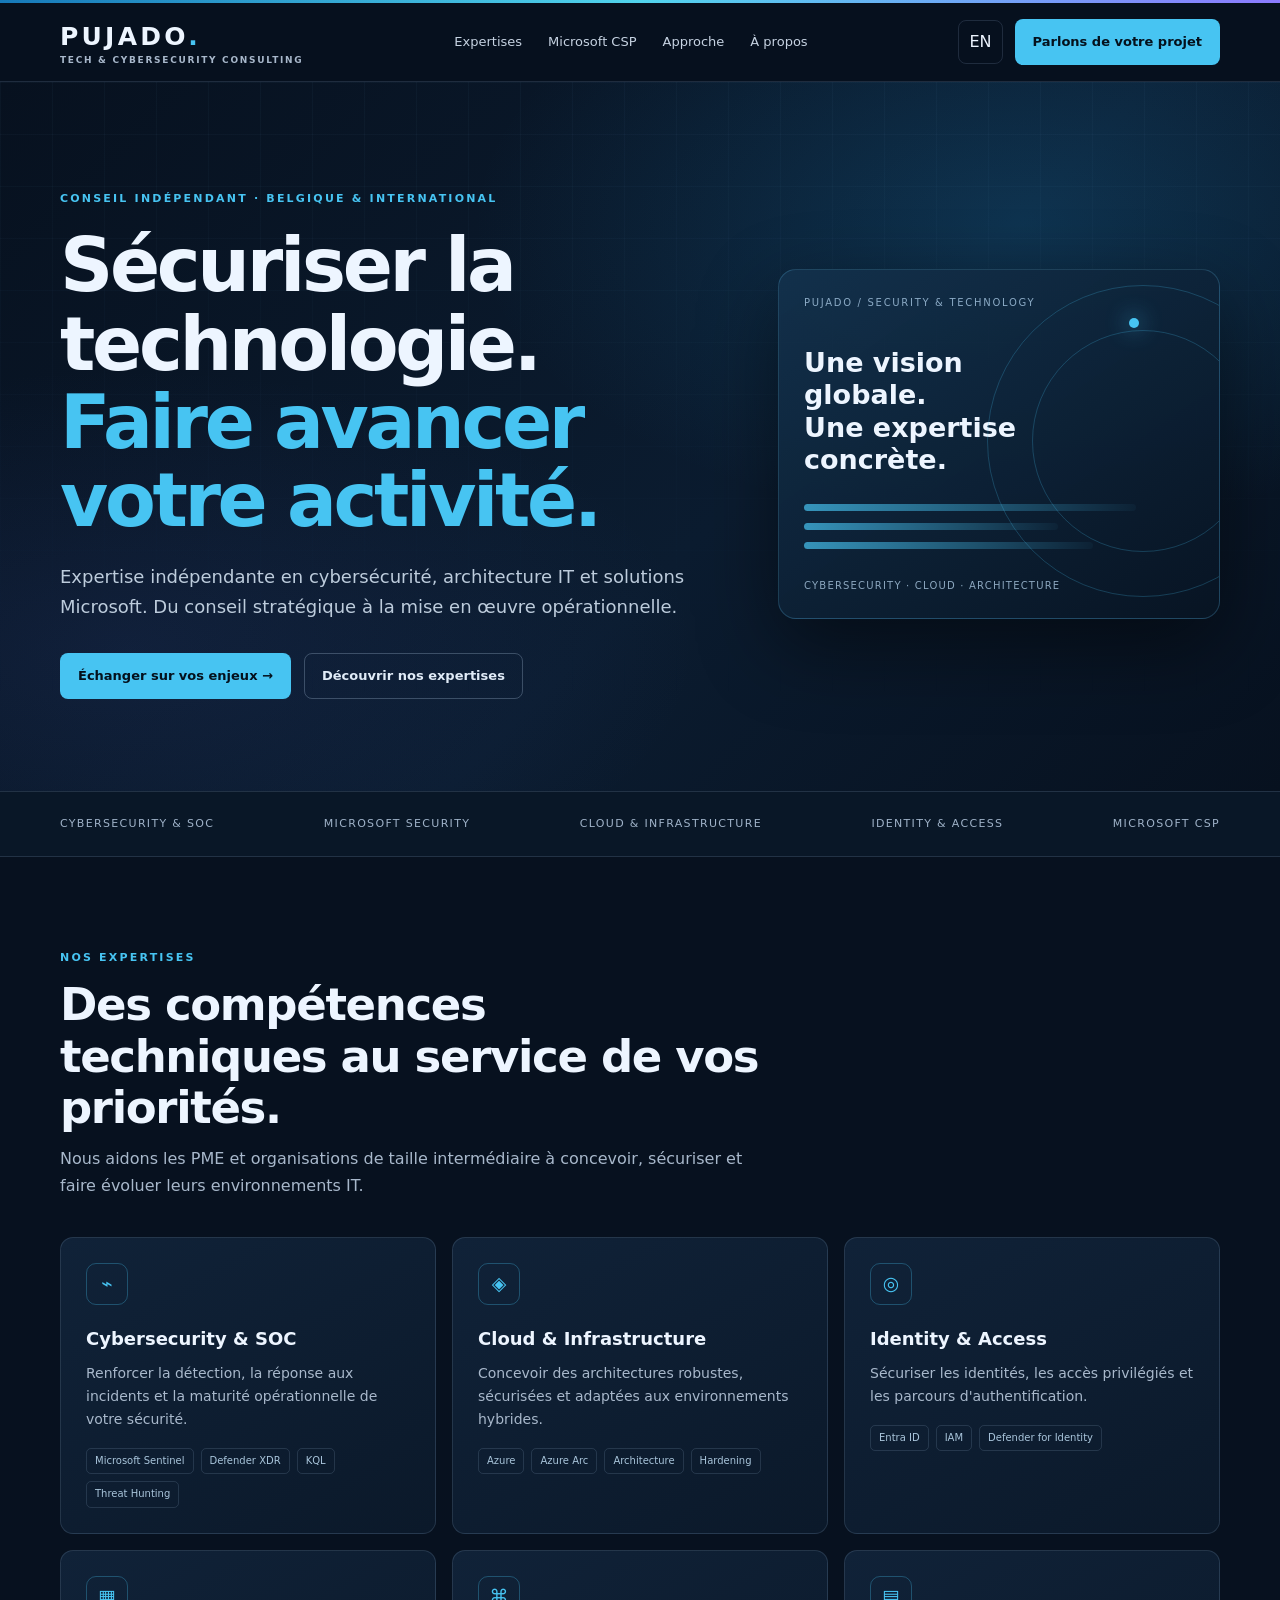
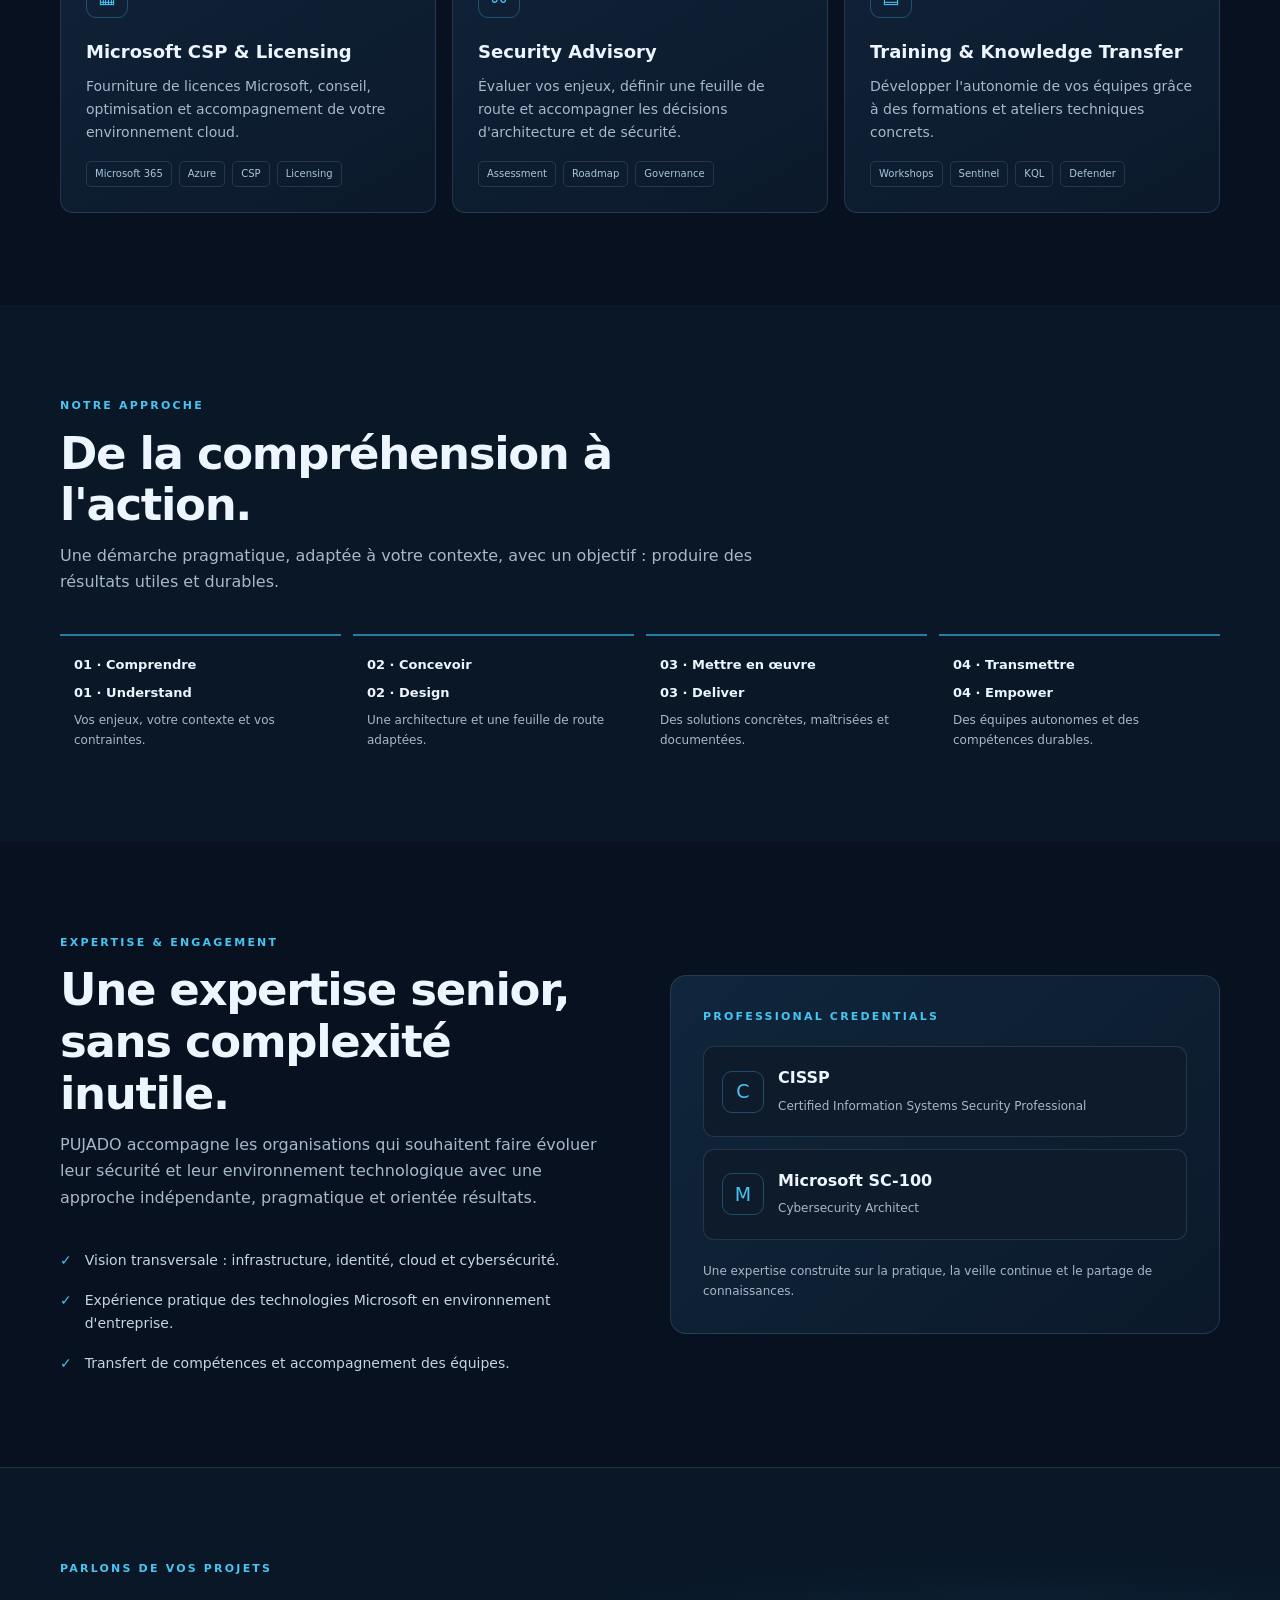
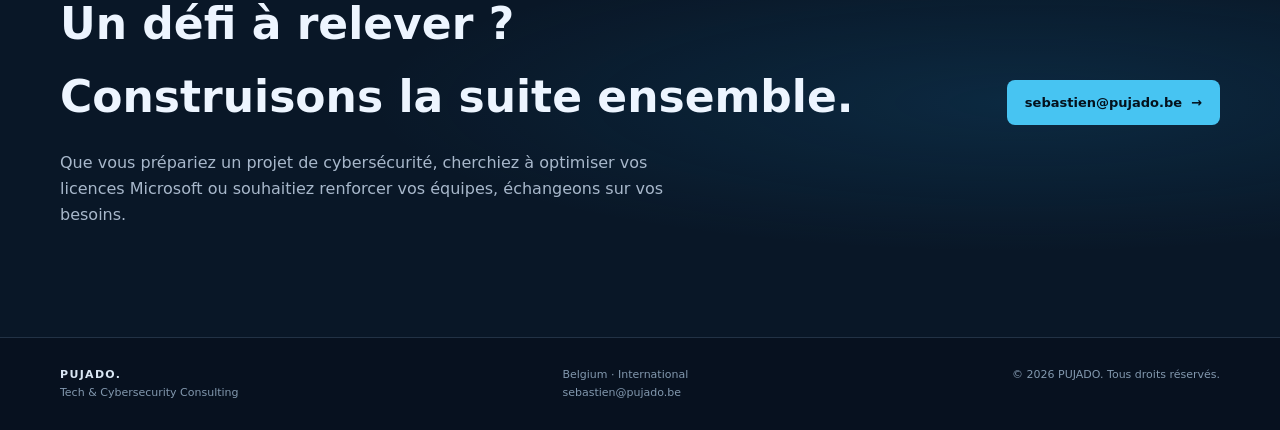
==== index.html @ 7f61d89c "Add files via upload" ====
<!doctype html>
<html lang="fr">
<head>
  <meta charset="utf-8">
  <meta name="viewport" content="width=device-width, initial-scale=1">
  <meta name="theme-color" content="#07111f">
  <meta name="description" content="PUJADO — Conseil indépendant en cybersécurité, architecture IT et solutions Microsoft. Belgique et international.">
  <title>PUJADO | Tech & Cybersecurity Consulting</title>
  <style>
    :root{--bg:#07111f;--panel:#0d1b2d;--panel2:#10243a;--text:#edf5ff;--muted:#a8b8cb;--blue:#47c4f2;--line:rgba(164,190,220,.16);--max:1160px}
    *{box-sizing:border-box}html{scroll-behavior:smooth}body{margin:0;background:var(--bg);color:var(--text);font:16px/1.65 Inter,ui-sans-serif,system-ui,-apple-system,"Segoe UI",sans-serif}
    a{color:inherit;text-decoration:none}button{font:inherit}.wrap{width:min(var(--max),calc(100% - 44px));margin:auto}
    .topline{height:3px;background:linear-gradient(90deg,#1679b9,#51d4ed,#8c7bff)}
    header{position:sticky;top:0;z-index:20;background:rgba(7,17,31,.88);backdrop-filter:blur(16px);border-bottom:1px solid var(--line)}
    .nav{height:78px;display:flex;align-items:center;justify-content:space-between;gap:24px}.brand{font-weight:850;font-size:25px;letter-spacing:.13em}.brand span{color:var(--blue)}.brand small{display:block;font-size:9px;letter-spacing:.19em;color:var(--muted);font-weight:650;margin-top:-5px}
    .links{display:flex;align-items:center;gap:26px;color:#c6d3e2;font-size:13px}.links a:hover{color:var(--blue)}.navright{display:flex;align-items:center;gap:12px}.lang{border:1px solid var(--line);background:transparent;color:var(--text);border-radius:8px;padding:8px 10px;cursor:pointer}.cta{display:inline-flex;align-items:center;justify-content:center;background:var(--blue);color:#04111d;font-weight:800;border-radius:8px;padding:12px 18px;font-size:13px;transition:.2s}.cta:hover{transform:translateY(-2px);filter:brightness(1.08)}.menu{display:none}
    .hero{position:relative;overflow:hidden;padding:108px 0 92px;background:radial-gradient(ellipse at 80% 20%,rgba(25,128,185,.23),transparent 38%),radial-gradient(ellipse at 10% 80%,rgba(67,91,180,.13),transparent 35%),linear-gradient(135deg,#07111f,#0b1c30 58%,#07111f)}
    .hero:after{content:"";position:absolute;inset:0;background-image:linear-gradient(rgba(117,173,218,.045) 1px,transparent 1px),linear-gradient(90deg,rgba(117,173,218,.045) 1px,transparent 1px);background-size:52px 52px;mask-image:linear-gradient(to bottom,black,transparent 90%);pointer-events:none}
    .hero-grid{position:relative;z-index:1;display:grid;grid-template-columns:1.2fr .8fr;gap:55px;align-items:center}.eyebrow{color:var(--blue);font-size:11px;letter-spacing:.2em;text-transform:uppercase;font-weight:800}.hero h1{font-size:clamp(42px,6.1vw,74px);line-height:1.06;letter-spacing:-.045em;margin:18px 0 22px;max-width:760px}.hero h1 em{font-style:normal;color:var(--blue)}.lead{font-size:18px;color:#bdccdc;max-width:670px}.hero-actions{display:flex;gap:13px;flex-wrap:wrap;margin-top:32px}.secondary{border:1px solid rgba(179,205,231,.28);border-radius:8px;padding:11px 17px;font-size:13px;font-weight:700;color:#e0ebf7}.secondary:hover{border-color:var(--blue)}
    .visual{position:relative;min-height:350px;border:1px solid rgba(87,180,222,.25);border-radius:18px;background:linear-gradient(145deg,rgba(19,49,76,.92),rgba(8,20,35,.95));box-shadow:0 28px 80px #0007;padding:25px;overflow:hidden}.visual:before,.visual:after{content:"";position:absolute;border:1px solid rgba(71,196,242,.23);border-radius:50%;width:310px;height:310px;right:-80px;top:15px}.visual:after{width:220px;height:220px;right:-35px;top:60px}.orbit{position:absolute;width:10px;height:10px;border-radius:50%;background:var(--blue);box-shadow:0 0 22px var(--blue);right:80px;top:48px}.visual-label{font-size:10px;letter-spacing:.17em;color:#8baac5}.visual-title{font-size:27px;line-height:1.2;font-weight:750;max-width:230px;margin-top:35px}.visual-lines{display:grid;gap:12px;margin-top:28px}.vline{height:7px;border-radius:9px;background:linear-gradient(90deg,rgba(71,196,242,.7),rgba(71,196,242,.04));width:85%}.vline:nth-child(2){width:65%}.vline:nth-child(3){width:74%}.visual-foot{position:absolute;bottom:24px;left:25px;color:#8ca7bf;font-size:10px;letter-spacing:.12em}
    .trust{border-block:1px solid var(--line);background:#091727}.trust-row{display:flex;justify-content:space-between;gap:20px;flex-wrap:wrap;padding:23px 0;color:#9fb2c8;font-size:11px;letter-spacing:.12em;text-transform:uppercase}
    section{padding:92px 0}.section-head{max-width:700px;margin-bottom:38px}.section-head h2{font-size:clamp(30px,4vw,45px);line-height:1.15;letter-spacing:-.03em;margin:12px 0}.section-head p{color:var(--muted);margin:0}.cards{display:grid;grid-template-columns:repeat(3,1fr);gap:16px}.card{background:linear-gradient(150deg,#102238,#0b192a);border:1px solid var(--line);border-radius:13px;padding:25px;min-height:245px;transition:.25s}.card:hover{transform:translateY(-4px);border-color:rgba(71,196,242,.5)}.icon{width:42px;height:42px;border:1px solid rgba(71,196,242,.3);border-radius:10px;display:grid;place-items:center;color:var(--blue);font-size:19px}.card h3{font-size:18px;margin:19px 0 8px}.card p{font-size:14px;color:var(--muted);margin:0}.tags{display:flex;flex-wrap:wrap;gap:7px;margin-top:17px}.tag{font-size:10px;color:#a9c5db;border:1px solid var(--line);padding:4px 8px;border-radius:5px}
    .split{display:grid;grid-template-columns:1fr 1fr;gap:60px;align-items:center}.dark-panel{background:linear-gradient(140deg,#10263c,#0b192a);border:1px solid var(--line);border-radius:16px;padding:32px}.list{display:grid;gap:17px;margin-top:25px}.list-item{display:flex;gap:13px;color:#c6d4e3;font-size:14px}.check{color:var(--blue);font-weight:900}.steps{display:grid;grid-template-columns:repeat(4,1fr);gap:12px}.step{border-top:2px solid #287ba5;padding:18px 14px 0}.step b{display:block;font-size:13px;margin-bottom:7px}.step p{font-size:12px;color:var(--muted);margin:0}
    .credential{display:flex;gap:14px;align-items:center;padding:18px;border:1px solid var(--line);border-radius:11px;background:#0d1b2b}.credential strong{display:block}.credential span{font-size:12px;color:var(--muted)}
    .contact{background:radial-gradient(ellipse at 80% 50%,rgba(23,121,177,.19),transparent 45%),#091727;border-block:1px solid var(--line)}.contact-box{display:flex;align-items:center;justify-content:space-between;gap:30px}.contact h2{font-size:clamp(30px,4vw,44px);margin:10px 0}.contact p{color:var(--muted);max-width:650px}
    footer{padding:28px 0;color:#8298ae;font-size:11px}.foot{display:flex;justify-content:space-between;gap:20px;flex-wrap:wrap}.foot strong{color:#d9e6f3;letter-spacing:.12em}
    [data-en]{display:none}.en [data-fr]{display:none}.en [data-en]{display:initial}.en .block-fr{display:none}.en .block-en{display:block}.block-en{display:none}
    @media(max-width:850px){.links{display:none}.menu{display:inline-flex}.hero-grid,.split{grid-template-columns:1fr}.visual{min-height:300px}.cards{grid-template-columns:repeat(2,1fr)}.steps{grid-template-columns:repeat(2,1fr)}.hero{padding:75px 0}.contact-box{align-items:flex-start;flex-direction:column}}
    @media(max-width:560px){.wrap{width:min(100% - 32px,var(--max))}.nav{height:68px}.nav .cta{display:none}.hero h1{font-size:43px}.lead{font-size:16px}.cards{grid-template-columns:1fr}section{padding:66px 0}.steps{grid-template-columns:1fr 1fr}.trust-row{gap:12px}.visual{min-height:270px}}
  </style>
</head>
<body>
<div class="topline"></div>
<header><div class="wrap nav">
  <a class="brand" href="#">PUJADO<span>.</span><small>TECH & CYBERSECURITY CONSULTING</small></a>
  <nav class="links"><a href="#expertise" data-fr>Expertises</a><a href="#expertise" data-en>Expertise</a><a href="#csp">Microsoft CSP</a><a href="#approach" data-fr>Approche</a><a href="#approach" data-en>Approach</a><a href="#about" data-fr>À propos</a><a href="#about" data-en>About</a></nav>
  <div class="navright"><button class="lang" id="lang" aria-label="Switch language">EN</button><a class="cta" href="#contact" data-fr>Parlons de votre projet</a><a class="cta" href="#contact" data-en>Discuss your project</a></div>
</div></header>

<main>
<section class="hero"><div class="wrap hero-grid">
  <div>
    <div class="eyebrow" data-fr>Conseil indépendant · Belgique & international</div><div class="eyebrow" data-en>Independent consulting · Belgium & international</div>
    <h1 data-fr>Sécuriser la technologie.<br><em>Faire avancer votre activité.</em></h1>
    <h1 data-en>Securing technology.<br><em>Enabling business.</em></h1>
    <p class="lead" data-fr>Expertise indépendante en cybersécurité, architecture IT et solutions Microsoft. Du conseil stratégique à la mise en œuvre opérationnelle.</p>
    <p class="lead" data-en>Independent expertise in cybersecurity, IT architecture and Microsoft solutions — from strategic advice to hands-on implementation.</p>
    <div class="hero-actions"><a class="cta" href="#contact" data-fr>Échanger sur vos enjeux →</a><a class="cta" href="#contact" data-en>Let's discuss your needs →</a><a class="secondary" href="#expertise" data-fr>Découvrir nos expertises</a><a class="secondary" href="#expertise" data-en>Explore our expertise</a></div>
  </div>
  <div class="visual" aria-label="Abstract cybersecurity network illustration"><div class="orbit"></div><div class="visual-label">PUJADO / SECURITY & TECHNOLOGY</div><div class="visual-title" data-fr>Une vision globale.<br>Une expertise concrète.</div><div class="visual-title" data-en>Clear perspective.<br>Practical expertise.</div><div class="visual-lines"><div class="vline"></div><div class="vline"></div><div class="vline"></div></div><div class="visual-foot">CYBERSECURITY · CLOUD · ARCHITECTURE</div></div>
</div></section>

<div class="trust"><div class="wrap trust-row"><span>Cybersecurity & SOC</span><span>Microsoft Security</span><span>Cloud & Infrastructure</span><span>Identity & Access</span><span>Microsoft CSP</span></div></div>

<section id="expertise"><div class="wrap">
  <div class="section-head"><div class="eyebrow" data-fr>Nos expertises</div><div class="eyebrow" data-en>What we do</div><h2 data-fr>Des compétences techniques au service de vos priorités.</h2><h2 data-en>Technical expertise aligned with your business priorities.</h2><p data-fr>Nous aidons les PME et organisations de taille intermédiaire à concevoir, sécuriser et faire évoluer leurs environnements IT.</p><p data-en>We help SMEs and mid-market organisations design, secure and evolve their IT environments.</p></div>
  <div class="cards">
    <article class="card"><div class="icon">⌁</div><h3>Cybersecurity & SOC</h3><p data-fr>Renforcer la détection, la réponse aux incidents et la maturité opérationnelle de votre sécurité.</p><p data-en>Improve threat detection, incident response and the operational maturity of your security function.</p><div class="tags"><span class="tag">Microsoft Sentinel</span><span class="tag">Defender XDR</span><span class="tag">KQL</span><span class="tag">Threat Hunting</span></div></article>
    <article class="card"><div class="icon">◈</div><h3>Cloud & Infrastructure</h3><p data-fr>Concevoir des architectures robustes, sécurisées et adaptées aux environnements hybrides.</p><p data-en>Design resilient, secure architectures for modern and hybrid environments.</p><div class="tags"><span class="tag">Azure</span><span class="tag">Azure Arc</span><span class="tag">Architecture</span><span class="tag">Hardening</span></div></article>
    <article class="card"><div class="icon">◎</div><h3>Identity & Access</h3><p data-fr>Sécuriser les identités, les accès privilégiés et les parcours d'authentification.</p><p data-en>Secure identities, privileged access and authentication journeys.</p><div class="tags"><span class="tag">Entra ID</span><span class="tag">IAM</span><span class="tag">Defender for Identity</span></div></article>
    <article class="card" id="csp"><div class="icon">▦</div><h3>Microsoft CSP & Licensing</h3><p data-fr>Fourniture de licences Microsoft, conseil, optimisation et accompagnement de votre environnement cloud.</p><p data-en>Microsoft license procurement, licensing advice, optimisation and support for your cloud environment.</p><div class="tags"><span class="tag">Microsoft 365</span><span class="tag">Azure</span><span class="tag">CSP</span><span class="tag">Licensing</span></div></article>
    <article class="card"><div class="icon">⌘</div><h3>Security Advisory</h3><p data-fr>Évaluer vos enjeux, définir une feuille de route et accompagner les décisions d'architecture et de sécurité.</p><p data-en>Assess your challenges, define a roadmap and support security and architecture decisions.</p><div class="tags"><span class="tag">Assessment</span><span class="tag">Roadmap</span><span class="tag">Governance</span></div></article>
    <article class="card"><div class="icon">▤</div><h3>Training & Knowledge Transfer</h3><p data-fr>Développer l'autonomie de vos équipes grâce à des formations et ateliers techniques concrets.</p><p data-en>Build your team's capabilities through practical technical training and workshops.</p><div class="tags"><span class="tag">Workshops</span><span class="tag">Sentinel</span><span class="tag">KQL</span><span class="tag">Defender</span></div></article>
  </div>
</div></section>

<section style="background:#091727" id="approach"><div class="wrap">
  <div class="section-head"><div class="eyebrow" data-fr>Notre approche</div><div class="eyebrow" data-en>How we work</div><h2 data-fr>De la compréhension à l'action.</h2><h2 data-en>From understanding to action.</h2><p data-fr>Une démarche pragmatique, adaptée à votre contexte, avec un objectif : produire des résultats utiles et durables.</p><p data-en>A pragmatic approach shaped around your context, focused on meaningful and lasting outcomes.</p></div>
  <div class="steps">
    <div class="step"><b data-fr>01 · Comprendre</b><b data-en>01 · Understand</b><p data-fr>Vos enjeux, votre contexte et vos contraintes.</p><p data-en>Your objectives, context and constraints.</p></div>
    <div class="step"><b data-fr>02 · Concevoir</b><b data-en>02 · Design</b><p data-fr>Une architecture et une feuille de route adaptées.</p><p data-en>A tailored architecture and roadmap.</p></div>
    <div class="step"><b data-fr>03 · Mettre en œuvre</b><b data-en>03 · Deliver</b><p data-fr>Des solutions concrètes, maîtrisées et documentées.</p><p data-en>Practical, controlled and documented solutions.</p></div>
    <div class="step"><b data-fr>04 · Transmettre</b><b data-en>04 · Empower</b><p data-fr>Des équipes autonomes et des compétences durables.</p><p data-en>Empowered teams and sustainable skills.</p></div>
  </div>
</div></section>

<section id="about"><div class="wrap split">
  <div><div class="eyebrow" data-fr>Expertise & engagement</div><div class="eyebrow" data-en>Expertise & commitment</div><div class="section-head"><h2 data-fr>Une expertise senior, sans complexité inutile.</h2><h2 data-en>Senior expertise. No unnecessary complexity.</h2><p data-fr>PUJADO accompagne les organisations qui souhaitent faire évoluer leur sécurité et leur environnement technologique avec une approche indépendante, pragmatique et orientée résultats.</p><p data-en>PUJADO supports organisations looking to strengthen their security and technology environments through independent, pragmatic and outcome-focused expertise.</p></div>
  <div class="list"><div class="list-item"><span class="check">✓</span><span data-fr>Vision transversale : infrastructure, identité, cloud et cybersécurité.</span><span data-en>Cross-functional perspective across infrastructure, identity, cloud and cybersecurity.</span></div><div class="list-item"><span class="check">✓</span><span data-fr>Expérience pratique des technologies Microsoft en environnement d'entreprise.</span><span data-en>Hands-on experience with Microsoft technologies in enterprise environments.</span></div><div class="list-item"><span class="check">✓</span><span data-fr>Transfert de compétences et accompagnement des équipes.</span><span data-en>Knowledge transfer and team enablement.</span></div></div></div>
  <div class="dark-panel"><div class="eyebrow">PROFESSIONAL CREDENTIALS</div><div class="credential" style="margin-top:20px"><div class="icon">C</div><div><strong>CISSP</strong><span>Certified Information Systems Security Professional</span></div></div><div class="credential" style="margin-top:12px"><div class="icon">M</div><div><strong>Microsoft SC-100</strong><span>Cybersecurity Architect</span></div></div><p style="font-size:12px;color:var(--muted);margin:22px 0 0" data-fr>Une expertise construite sur la pratique, la veille continue et le partage de connaissances.</p><p style="font-size:12px;color:var(--muted);margin:22px 0 0" data-en>Expertise built through hands-on practice, continuous learning and knowledge sharing.</p></div>
</div></section>

<section class="contact" id="contact"><div class="wrap contact-box"><div><div class="eyebrow" data-fr>Parlons de vos projets</div><div class="eyebrow" data-en>Let's start a conversation</div><h2 data-fr>Un défi à relever ?<br>Construisons la suite ensemble.</h2><h2 data-en>Facing a challenge?<br>Let's build what's next.</h2><p data-fr>Que vous prépariez un projet de cybersécurité, cherchiez à optimiser vos licences Microsoft ou souhaitiez renforcer vos équipes, échangeons sur vos besoins.</p><p data-en>Whether you're planning a cybersecurity project, optimising Microsoft licensing or strengthening your team, let's discuss your needs.</p></div><a class="cta" href="mailto:sebastien@pujado.be?subject=Contact%20PUJADO">sebastien@pujado.be&nbsp; →</a></div></section>
</main>
<footer><div class="wrap foot"><div><strong>PUJADO.</strong><br>Tech & Cybersecurity Consulting</div><div>Belgium · International<br><a href="mailto:sebastien@pujado.be">sebastien@pujado.be</a></div><div>© <span id="year"></span> PUJADO. <span data-fr>Tous droits réservés.</span><span data-en>All rights reserved.</span></div></div></footer>
<script>
  const btn=document.getElementById('lang');
  function setLang(lang){document.documentElement.classList.toggle('en',lang==='en');document.documentElement.lang=lang;btn.textContent=lang==='fr'?'EN':'FR';localStorage.setItem('pujado-lang',lang)}
  btn.addEventListener('click',()=>setLang(document.documentElement.classList.contains('en')?'fr':'en'));
  setLang(localStorage.getItem('pujado-lang')||'fr');
  document.getElementById('year').textContent=new Date().getFullYear();
</script>
</body></html>
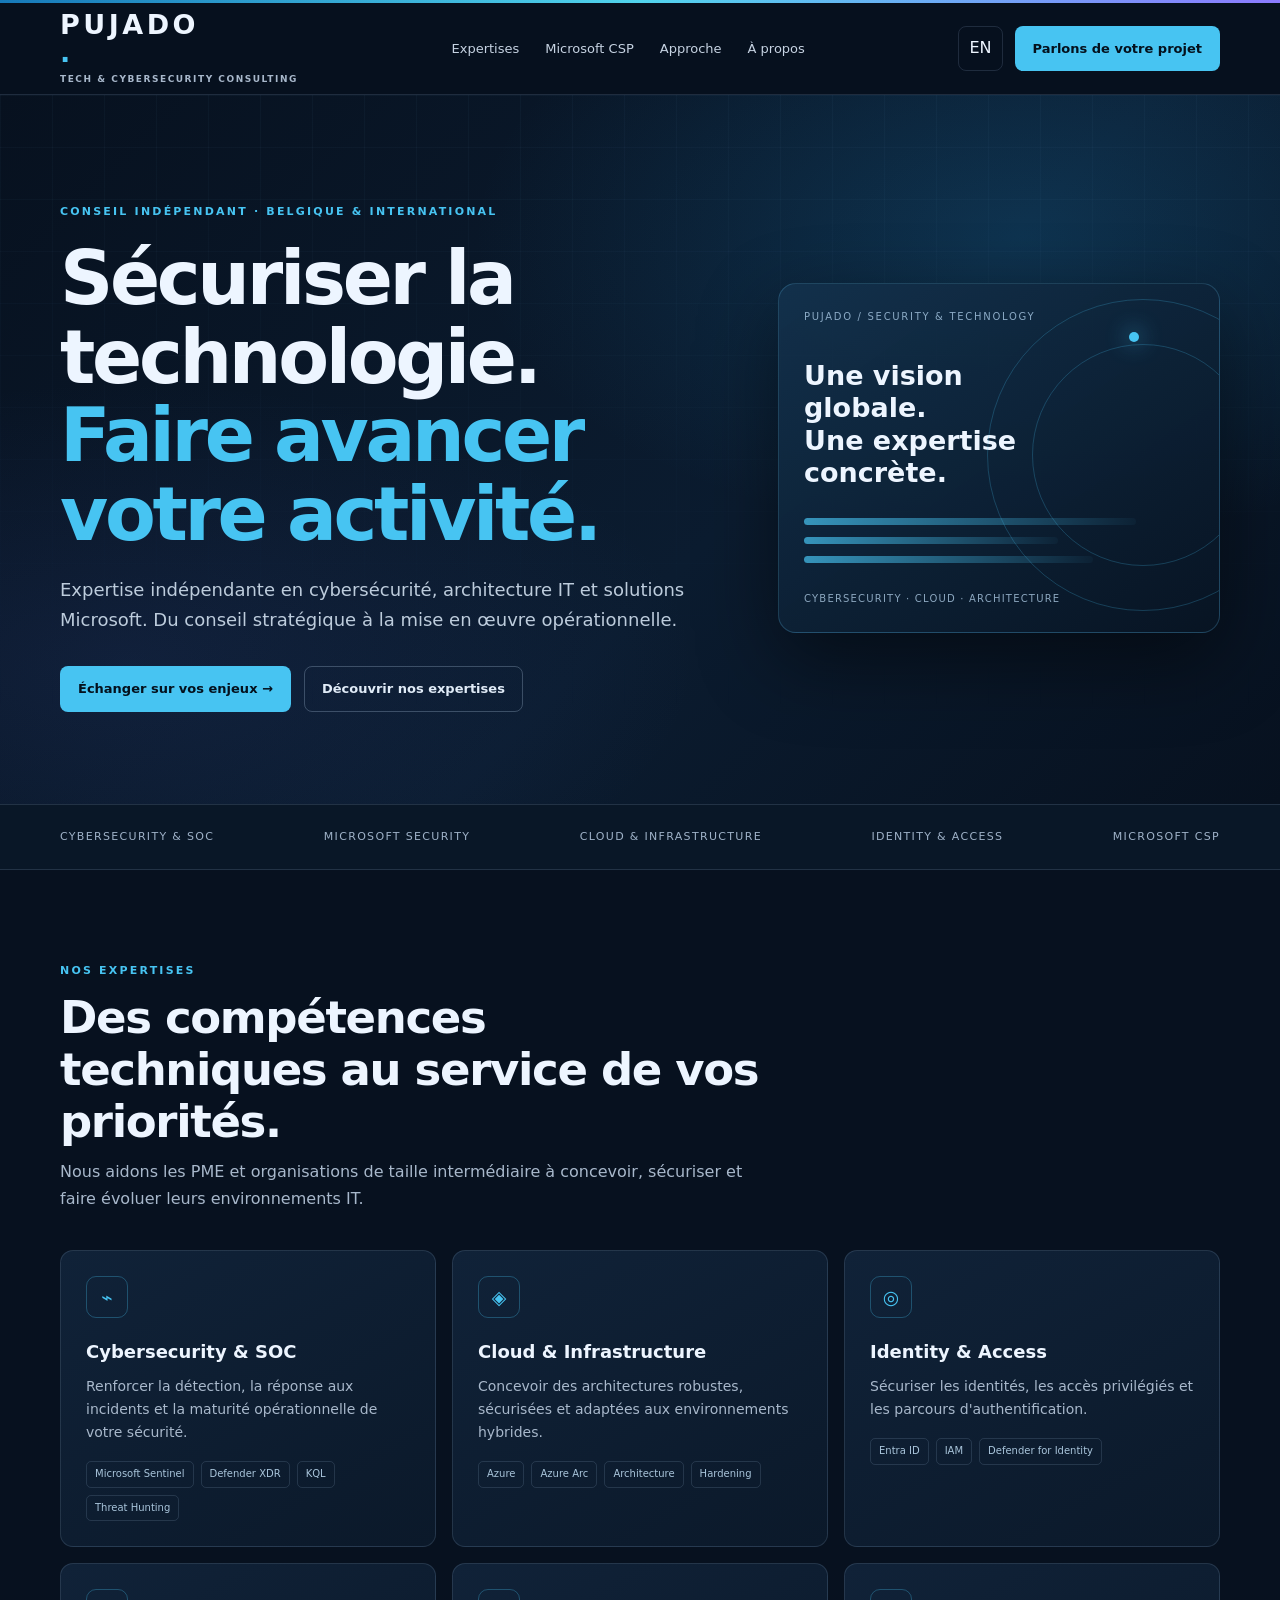
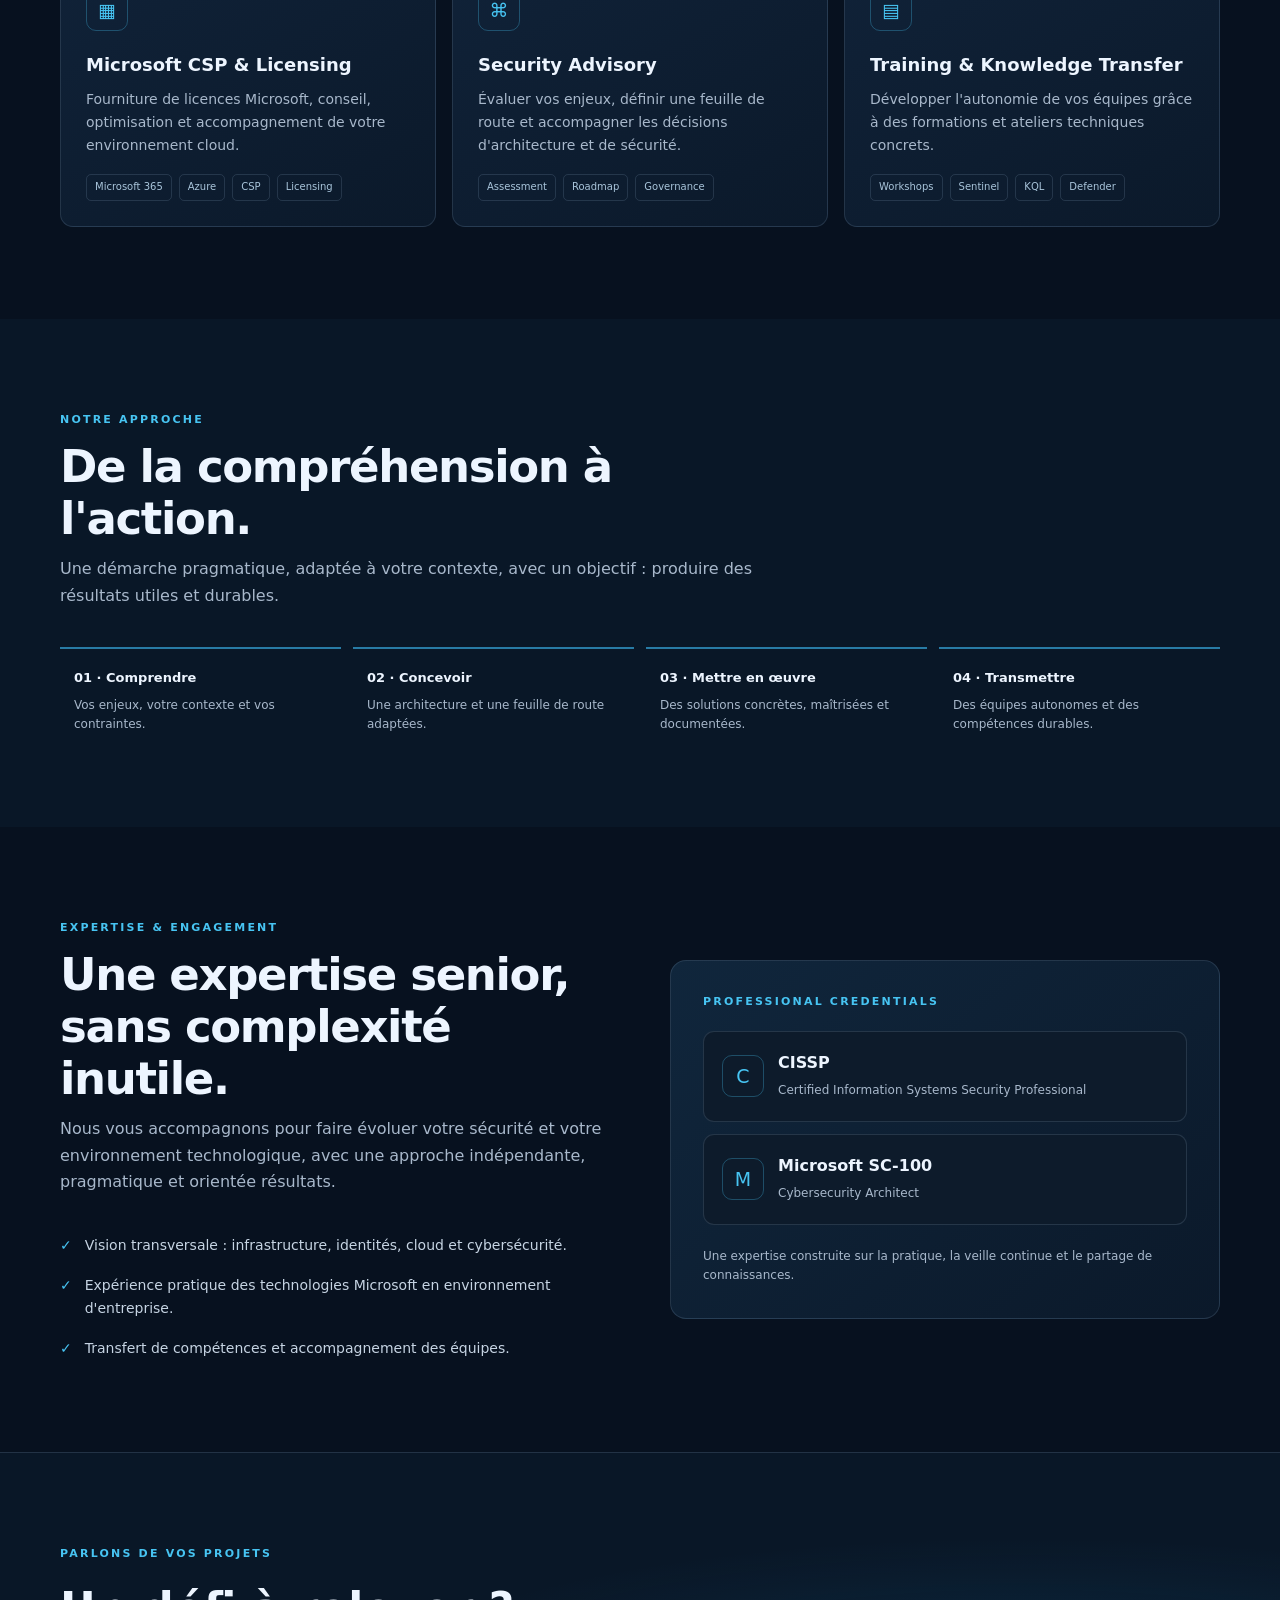
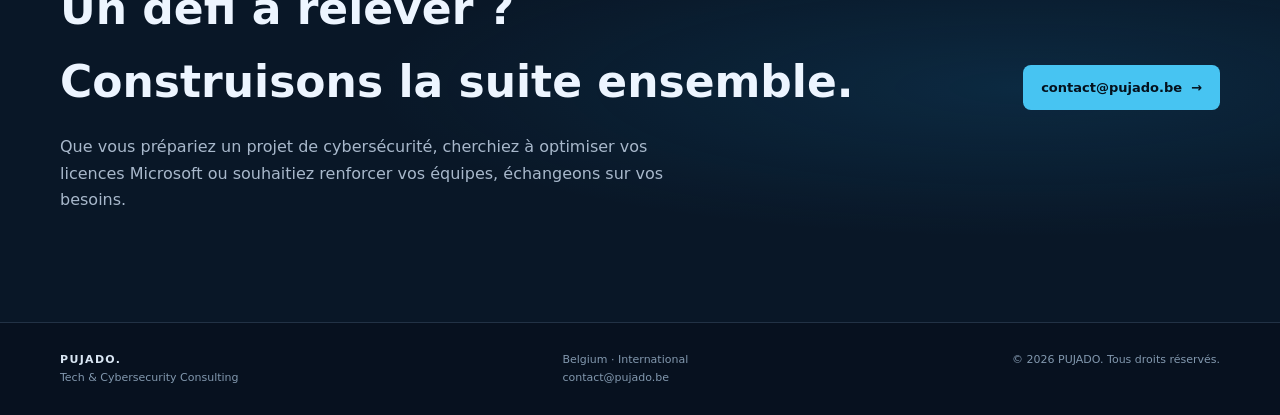
==== commit 2be5464d: "Refactor navigation and contact section styles Updated navigation and contact section styles for imp" ====
--- a/index.html
+++ b/index.html
@@ -12,7 +12,7 @@
     a{color:inherit;text-decoration:none}button{font:inherit}.wrap{width:min(var(--max),calc(100% - 44px));margin:auto}
     .topline{height:3px;background:linear-gradient(90deg,#1679b9,#51d4ed,#8c7bff)}
     header{position:sticky;top:0;z-index:20;background:rgba(7,17,31,.88);backdrop-filter:blur(16px);border-bottom:1px solid var(--line)}
-    .nav{height:78px;display:flex;align-items:center;justify-content:space-between;gap:24px}.brand{font-weight:850;font-size:25px;letter-spacing:.13em}.brand span{color:var(--blue)}.brand small{display:block;font-size:9px;letter-spacing:.19em;color:var(--muted);font-weight:650;margin-top:-5px}
+    .nav{min-height:82px;display:flex;align-items:center;justify-content:space-between;gap:24px;padding-top:8px;padding-bottom:8px}.brand{display:flex;flex-direction:column;align-items:flex-start;flex:0 0 auto;font-weight:850;font-size:27px;line-height:1.05;letter-spacing:.13em;white-space:nowrap}.brand span{color:var(--blue)}.brand small{display:block;font-size:9px;line-height:1.5;letter-spacing:.17em;color:var(--muted);font-weight:650;margin-top:5px;white-space:nowrap}
     .links{display:flex;align-items:center;gap:26px;color:#c6d3e2;font-size:13px}.links a:hover{color:var(--blue)}.navright{display:flex;align-items:center;gap:12px}.lang{border:1px solid var(--line);background:transparent;color:var(--text);border-radius:8px;padding:8px 10px;cursor:pointer}.cta{display:inline-flex;align-items:center;justify-content:center;background:var(--blue);color:#04111d;font-weight:800;border-radius:8px;padding:12px 18px;font-size:13px;transition:.2s}.cta:hover{transform:translateY(-2px);filter:brightness(1.08)}.menu{display:none}
     .hero{position:relative;overflow:hidden;padding:108px 0 92px;background:radial-gradient(ellipse at 80% 20%,rgba(25,128,185,.23),transparent 38%),radial-gradient(ellipse at 10% 80%,rgba(67,91,180,.13),transparent 35%),linear-gradient(135deg,#07111f,#0b1c30 58%,#07111f)}
     .hero:after{content:"";position:absolute;inset:0;background-image:linear-gradient(rgba(117,173,218,.045) 1px,transparent 1px),linear-gradient(90deg,rgba(117,173,218,.045) 1px,transparent 1px);background-size:52px 52px;mask-image:linear-gradient(to bottom,black,transparent 90%);pointer-events:none}
@@ -24,9 +24,9 @@
     .credential{display:flex;gap:14px;align-items:center;padding:18px;border:1px solid var(--line);border-radius:11px;background:#0d1b2b}.credential strong{display:block}.credential span{font-size:12px;color:var(--muted)}
     .contact{background:radial-gradient(ellipse at 80% 50%,rgba(23,121,177,.19),transparent 45%),#091727;border-block:1px solid var(--line)}.contact-box{display:flex;align-items:center;justify-content:space-between;gap:30px}.contact h2{font-size:clamp(30px,4vw,44px);margin:10px 0}.contact p{color:var(--muted);max-width:650px}
     footer{padding:28px 0;color:#8298ae;font-size:11px}.foot{display:flex;justify-content:space-between;gap:20px;flex-wrap:wrap}.foot strong{color:#d9e6f3;letter-spacing:.12em}
-    [data-en]{display:none}.en [data-fr]{display:none}.en [data-en]{display:initial}.en .block-fr{display:none}.en .block-en{display:block}.block-en{display:none}
+    [hidden]{display:none!important}
     @media(max-width:850px){.links{display:none}.menu{display:inline-flex}.hero-grid,.split{grid-template-columns:1fr}.visual{min-height:300px}.cards{grid-template-columns:repeat(2,1fr)}.steps{grid-template-columns:repeat(2,1fr)}.hero{padding:75px 0}.contact-box{align-items:flex-start;flex-direction:column}}
-    @media(max-width:560px){.wrap{width:min(100% - 32px,var(--max))}.nav{height:68px}.nav .cta{display:none}.hero h1{font-size:43px}.lead{font-size:16px}.cards{grid-template-columns:1fr}section{padding:66px 0}.steps{grid-template-columns:1fr 1fr}.trust-row{gap:12px}.visual{min-height:270px}}
+    @media(max-width:560px){.wrap{width:min(100% - 32px,var(--max))}.nav{min-height:72px;gap:10px}.brand{font-size:23px}.brand small{font-size:7px;letter-spacing:.13em}.nav .cta{display:none}.hero h1{font-size:43px}.lead{font-size:16px}.cards{grid-template-columns:1fr}section{padding:66px 0}.steps{grid-template-columns:1fr 1fr}.trust-row{gap:12px}.visual{min-height:270px}}
   </style>
 </head>
 <body>
@@ -75,19 +75,30 @@
 </div></section>
 
 <section id="about"><div class="wrap split">
-  <div><div class="eyebrow" data-fr>Expertise & engagement</div><div class="eyebrow" data-en>Expertise & commitment</div><div class="section-head"><h2 data-fr>Une expertise senior, sans complexité inutile.</h2><h2 data-en>Senior expertise. No unnecessary complexity.</h2><p data-fr>PUJADO accompagne les organisations qui souhaitent faire évoluer leur sécurité et leur environnement technologique avec une approche indépendante, pragmatique et orientée résultats.</p><p data-en>PUJADO supports organisations looking to strengthen their security and technology environments through independent, pragmatic and outcome-focused expertise.</p></div>
-  <div class="list"><div class="list-item"><span class="check">✓</span><span data-fr>Vision transversale : infrastructure, identité, cloud et cybersécurité.</span><span data-en>Cross-functional perspective across infrastructure, identity, cloud and cybersecurity.</span></div><div class="list-item"><span class="check">✓</span><span data-fr>Expérience pratique des technologies Microsoft en environnement d'entreprise.</span><span data-en>Hands-on experience with Microsoft technologies in enterprise environments.</span></div><div class="list-item"><span class="check">✓</span><span data-fr>Transfert de compétences et accompagnement des équipes.</span><span data-en>Knowledge transfer and team enablement.</span></div></div></div>
+  <div><div class="eyebrow" data-fr>Expertise & engagement</div><div class="eyebrow" data-en>Expertise & commitment</div><div class="section-head"><h2 data-fr>Une expertise senior, sans complexité inutile.</h2><h2 data-en>Senior expertise. No unnecessary complexity.</h2><p data-fr>Nous vous accompagnons pour faire évoluer votre sécurité et votre environnement technologique, avec une approche indépendante, pragmatique et orientée résultats.</p><p data-en>PUJADO supports organisations looking to strengthen their security and technology environments through independent, pragmatic and outcome-focused expertise.</p></div>
+  <div class="list"><div class="list-item"><span class="check">✓</span><span data-fr>Vision transversale : infrastructure, identités, cloud et cybersécurité.</span><span data-en>Cross-functional perspective across infrastructure, identity, cloud and cybersecurity.</span></div><div class="list-item"><span class="check">✓</span><span data-fr>Expérience pratique des technologies Microsoft en environnement d'entreprise.</span><span data-en>Hands-on experience with Microsoft technologies in enterprise environments.</span></div><div class="list-item"><span class="check">✓</span><span data-fr>Transfert de compétences et accompagnement des équipes.</span><span data-en>Knowledge transfer and team enablement.</span></div></div></div>
   <div class="dark-panel"><div class="eyebrow">PROFESSIONAL CREDENTIALS</div><div class="credential" style="margin-top:20px"><div class="icon">C</div><div><strong>CISSP</strong><span>Certified Information Systems Security Professional</span></div></div><div class="credential" style="margin-top:12px"><div class="icon">M</div><div><strong>Microsoft SC-100</strong><span>Cybersecurity Architect</span></div></div><p style="font-size:12px;color:var(--muted);margin:22px 0 0" data-fr>Une expertise construite sur la pratique, la veille continue et le partage de connaissances.</p><p style="font-size:12px;color:var(--muted);margin:22px 0 0" data-en>Expertise built through hands-on practice, continuous learning and knowledge sharing.</p></div>
 </div></section>
 
-<section class="contact" id="contact"><div class="wrap contact-box"><div><div class="eyebrow" data-fr>Parlons de vos projets</div><div class="eyebrow" data-en>Let's start a conversation</div><h2 data-fr>Un défi à relever ?<br>Construisons la suite ensemble.</h2><h2 data-en>Facing a challenge?<br>Let's build what's next.</h2><p data-fr>Que vous prépariez un projet de cybersécurité, cherchiez à optimiser vos licences Microsoft ou souhaitiez renforcer vos équipes, échangeons sur vos besoins.</p><p data-en>Whether you're planning a cybersecurity project, optimising Microsoft licensing or strengthening your team, let's discuss your needs.</p></div><a class="cta" href="mailto:sebastien@pujado.be?subject=Contact%20PUJADO">sebastien@pujado.be&nbsp; →</a></div></section>
+<section class="contact" id="contact"><div class="wrap contact-box"><div><div class="eyebrow" data-fr>Parlons de vos projets</div><div class="eyebrow" data-en>Let's start a conversation</div><h2 data-fr>Un défi à relever ?<br>Construisons la suite ensemble.</h2><h2 data-en>Facing a challenge?<br>Let's build what's next.</h2><p data-fr>Que vous prépariez un projet de cybersécurité, cherchiez à optimiser vos licences Microsoft ou souhaitiez renforcer vos équipes, échangeons sur vos besoins.</p><p data-en>Whether you're planning a cybersecurity project, optimising Microsoft licensing or strengthening your team, let's discuss your needs.</p></div><a class="cta" href="mailto:contact@pujado.be?subject=Contact%20PUJADO">contact@pujado.be&nbsp; →</a></div></section>
 </main>
-<footer><div class="wrap foot"><div><strong>PUJADO.</strong><br>Tech & Cybersecurity Consulting</div><div>Belgium · International<br><a href="mailto:sebastien@pujado.be">sebastien@pujado.be</a></div><div>© <span id="year"></span> PUJADO. <span data-fr>Tous droits réservés.</span><span data-en>All rights reserved.</span></div></div></footer>
+<footer><div class="wrap foot"><div><strong>PUJADO.</strong><br>Tech & Cybersecurity Consulting</div><div>Belgium · International<br><a href="mailto:contact@pujado.be">contact@pujado.be</a></div><div>© <span id="year"></span> PUJADO. <span data-fr>Tous droits réservés.</span><span data-en>All rights reserved.</span></div></div></footer>
 <script>
   const btn=document.getElementById('lang');
-  function setLang(lang){document.documentElement.classList.toggle('en',lang==='en');document.documentElement.lang=lang;btn.textContent=lang==='fr'?'EN':'FR';localStorage.setItem('pujado-lang',lang)}
+  function setLang(lang){
+    const english=lang==='en';
+    document.documentElement.lang=lang;
+    document.documentElement.classList.toggle('en',english);
+    document.querySelectorAll('[data-fr]').forEach(el=>{el.hidden=english;});
+    document.querySelectorAll('[data-en]').forEach(el=>{el.hidden=!english;});
+    btn.textContent=english?'FR':'EN';
+    btn.setAttribute('aria-label',english?'Passer en français':'Switch to English');
+    try{localStorage.setItem('pujado-lang',lang);}catch(e){}
+  }
   btn.addEventListener('click',()=>setLang(document.documentElement.classList.contains('en')?'fr':'en'));
-  setLang(localStorage.getItem('pujado-lang')||'fr');
+  let initial='fr';
+  try{initial=localStorage.getItem('pujado-lang')||'fr';}catch(e){}
+  setLang(initial);
   document.getElementById('year').textContent=new Date().getFullYear();
 </script>
-</body></html>+</body></html>
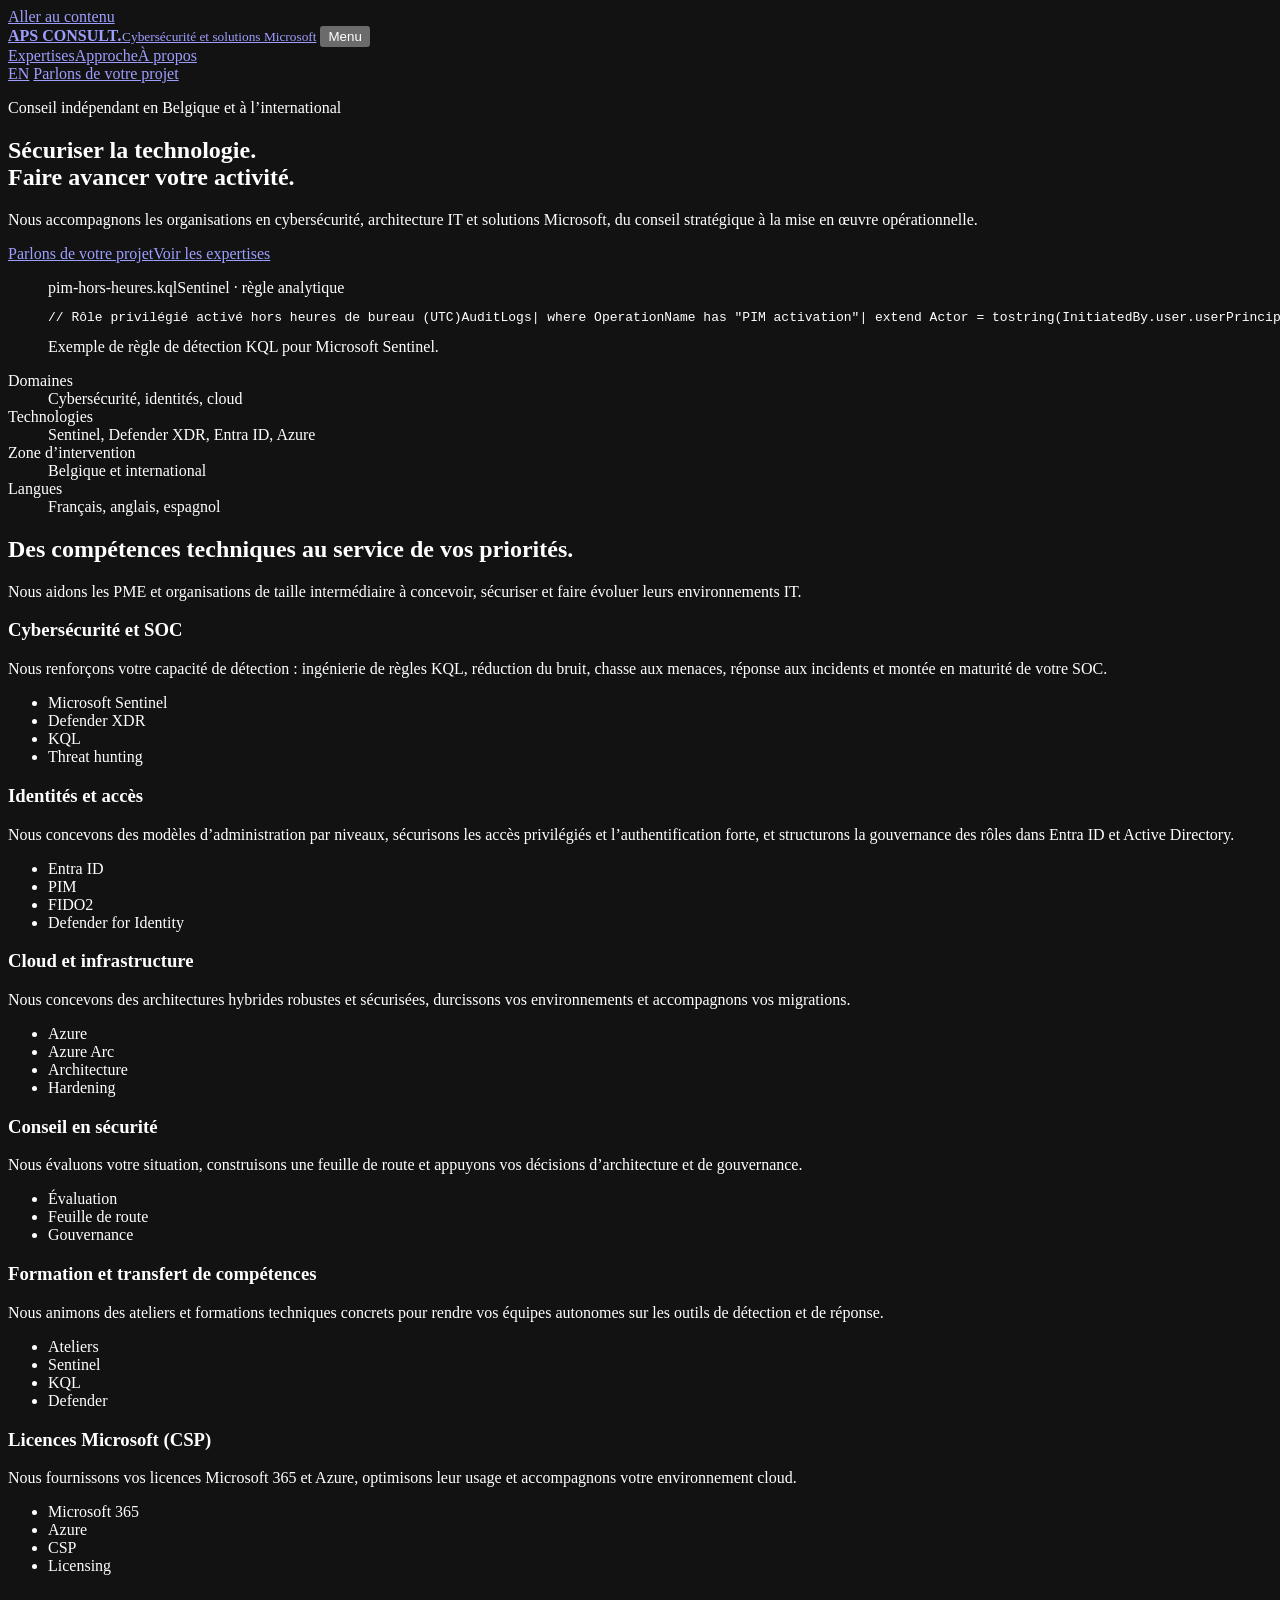
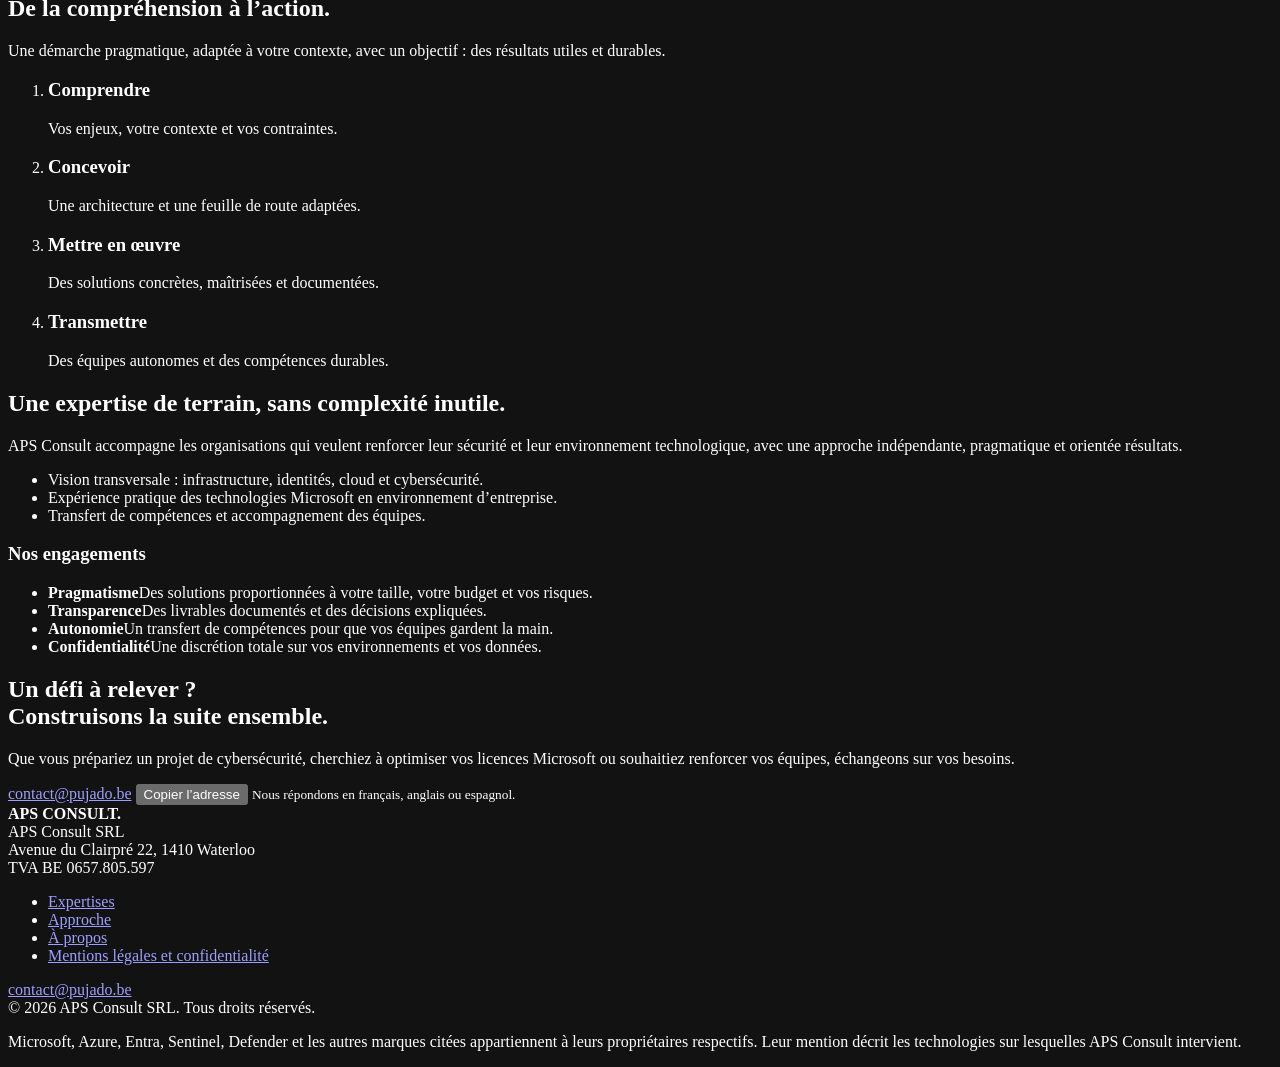
==== commit fdc72d3f: "Update index.html" ====
--- a/index.html
+++ b/index.html
@@ -3,102 +3,110 @@
 <head>
   <meta charset="utf-8">
   <meta name="viewport" content="width=device-width, initial-scale=1">
+  <title>APS Consult | Conseil en cybersécurité, architecture IT et solutions Microsoft</title>
+  <meta name="description" content="APS Consult — conseil indépendant en cybersécurité, architecture IT et solutions Microsoft (Sentinel, Defender XDR, Entra ID, Azure). Belgique et international.">
   <meta name="theme-color" content="#07111f">
-  <meta name="description" content="PUJADO — Conseil indépendant en cybersécurité, architecture IT et solutions Microsoft. Belgique et international.">
-  <title>PUJADO | Tech & Cybersecurity Consulting</title>
-  <style>
-    :root{--bg:#07111f;--panel:#0d1b2d;--panel2:#10243a;--text:#edf5ff;--muted:#a8b8cb;--blue:#47c4f2;--line:rgba(164,190,220,.16);--max:1160px}
-    *{box-sizing:border-box}html{scroll-behavior:smooth}body{margin:0;background:var(--bg);color:var(--text);font:16px/1.65 Inter,ui-sans-serif,system-ui,-apple-system,"Segoe UI",sans-serif}
-    a{color:inherit;text-decoration:none}button{font:inherit}.wrap{width:min(var(--max),calc(100% - 44px));margin:auto}
-    .topline{height:3px;background:linear-gradient(90deg,#1679b9,#51d4ed,#8c7bff)}
-    header{position:sticky;top:0;z-index:20;background:rgba(7,17,31,.88);backdrop-filter:blur(16px);border-bottom:1px solid var(--line)}
-    .nav{min-height:82px;display:flex;align-items:center;justify-content:space-between;gap:24px;padding-top:8px;padding-bottom:8px}.brand{display:flex;flex-direction:column;align-items:flex-start;flex:0 0 auto;font-weight:850;font-size:27px;line-height:1.05;letter-spacing:.13em;white-space:nowrap}.brand span{color:var(--blue)}.brand small{display:block;font-size:9px;line-height:1.5;letter-spacing:.17em;color:var(--muted);font-weight:650;margin-top:5px;white-space:nowrap}
-    .links{display:flex;align-items:center;gap:26px;color:#c6d3e2;font-size:13px}.links a:hover{color:var(--blue)}.navright{display:flex;align-items:center;gap:12px}.lang{border:1px solid var(--line);background:transparent;color:var(--text);border-radius:8px;padding:8px 10px;cursor:pointer}.cta{display:inline-flex;align-items:center;justify-content:center;background:var(--blue);color:#04111d;font-weight:800;border-radius:8px;padding:12px 18px;font-size:13px;transition:.2s}.cta:hover{transform:translateY(-2px);filter:brightness(1.08)}.menu{display:none}
-    .hero{position:relative;overflow:hidden;padding:108px 0 92px;background:radial-gradient(ellipse at 80% 20%,rgba(25,128,185,.23),transparent 38%),radial-gradient(ellipse at 10% 80%,rgba(67,91,180,.13),transparent 35%),linear-gradient(135deg,#07111f,#0b1c30 58%,#07111f)}
-    .hero:after{content:"";position:absolute;inset:0;background-image:linear-gradient(rgba(117,173,218,.045) 1px,transparent 1px),linear-gradient(90deg,rgba(117,173,218,.045) 1px,transparent 1px);background-size:52px 52px;mask-image:linear-gradient(to bottom,black,transparent 90%);pointer-events:none}
-    .hero-grid{position:relative;z-index:1;display:grid;grid-template-columns:1.2fr .8fr;gap:55px;align-items:center}.eyebrow{color:var(--blue);font-size:11px;letter-spacing:.2em;text-transform:uppercase;font-weight:800}.hero h1{font-size:clamp(42px,6.1vw,74px);line-height:1.06;letter-spacing:-.045em;margin:18px 0 22px;max-width:760px}.hero h1 em{font-style:normal;color:var(--blue)}.lead{font-size:18px;color:#bdccdc;max-width:670px}.hero-actions{display:flex;gap:13px;flex-wrap:wrap;margin-top:32px}.secondary{border:1px solid rgba(179,205,231,.28);border-radius:8px;padding:11px 17px;font-size:13px;font-weight:700;color:#e0ebf7}.secondary:hover{border-color:var(--blue)}
-    .visual{position:relative;min-height:350px;border:1px solid rgba(87,180,222,.25);border-radius:18px;background:linear-gradient(145deg,rgba(19,49,76,.92),rgba(8,20,35,.95));box-shadow:0 28px 80px #0007;padding:25px;overflow:hidden}.visual:before,.visual:after{content:"";position:absolute;border:1px solid rgba(71,196,242,.23);border-radius:50%;width:310px;height:310px;right:-80px;top:15px}.visual:after{width:220px;height:220px;right:-35px;top:60px}.orbit{position:absolute;width:10px;height:10px;border-radius:50%;background:var(--blue);box-shadow:0 0 22px var(--blue);right:80px;top:48px}.visual-label{font-size:10px;letter-spacing:.17em;color:#8baac5}.visual-title{font-size:27px;line-height:1.2;font-weight:750;max-width:230px;margin-top:35px}.visual-lines{display:grid;gap:12px;margin-top:28px}.vline{height:7px;border-radius:9px;background:linear-gradient(90deg,rgba(71,196,242,.7),rgba(71,196,242,.04));width:85%}.vline:nth-child(2){width:65%}.vline:nth-child(3){width:74%}.visual-foot{position:absolute;bottom:24px;left:25px;color:#8ca7bf;font-size:10px;letter-spacing:.12em}
-    .trust{border-block:1px solid var(--line);background:#091727}.trust-row{display:flex;justify-content:space-between;gap:20px;flex-wrap:wrap;padding:23px 0;color:#9fb2c8;font-size:11px;letter-spacing:.12em;text-transform:uppercase}
-    section{padding:92px 0}.section-head{max-width:700px;margin-bottom:38px}.section-head h2{font-size:clamp(30px,4vw,45px);line-height:1.15;letter-spacing:-.03em;margin:12px 0}.section-head p{color:var(--muted);margin:0}.cards{display:grid;grid-template-columns:repeat(3,1fr);gap:16px}.card{background:linear-gradient(150deg,#102238,#0b192a);border:1px solid var(--line);border-radius:13px;padding:25px;min-height:245px;transition:.25s}.card:hover{transform:translateY(-4px);border-color:rgba(71,196,242,.5)}.icon{width:42px;height:42px;border:1px solid rgba(71,196,242,.3);border-radius:10px;display:grid;place-items:center;color:var(--blue);font-size:19px}.card h3{font-size:18px;margin:19px 0 8px}.card p{font-size:14px;color:var(--muted);margin:0}.tags{display:flex;flex-wrap:wrap;gap:7px;margin-top:17px}.tag{font-size:10px;color:#a9c5db;border:1px solid var(--line);padding:4px 8px;border-radius:5px}
-    .split{display:grid;grid-template-columns:1fr 1fr;gap:60px;align-items:center}.dark-panel{background:linear-gradient(140deg,#10263c,#0b192a);border:1px solid var(--line);border-radius:16px;padding:32px}.list{display:grid;gap:17px;margin-top:25px}.list-item{display:flex;gap:13px;color:#c6d4e3;font-size:14px}.check{color:var(--blue);font-weight:900}.steps{display:grid;grid-template-columns:repeat(4,1fr);gap:12px}.step{border-top:2px solid #287ba5;padding:18px 14px 0}.step b{display:block;font-size:13px;margin-bottom:7px}.step p{font-size:12px;color:var(--muted);margin:0}
-    .credential{display:flex;gap:14px;align-items:center;padding:18px;border:1px solid var(--line);border-radius:11px;background:#0d1b2b}.credential strong{display:block}.credential span{font-size:12px;color:var(--muted)}
-    .contact{background:radial-gradient(ellipse at 80% 50%,rgba(23,121,177,.19),transparent 45%),#091727;border-block:1px solid var(--line)}.contact-box{display:flex;align-items:center;justify-content:space-between;gap:30px}.contact h2{font-size:clamp(30px,4vw,44px);margin:10px 0}.contact p{color:var(--muted);max-width:650px}
-    footer{padding:28px 0;color:#8298ae;font-size:11px}.foot{display:flex;justify-content:space-between;gap:20px;flex-wrap:wrap}.foot strong{color:#d9e6f3;letter-spacing:.12em}
-    [hidden]{display:none!important}
-    @media(max-width:850px){.links{display:none}.menu{display:inline-flex}.hero-grid,.split{grid-template-columns:1fr}.visual{min-height:300px}.cards{grid-template-columns:repeat(2,1fr)}.steps{grid-template-columns:repeat(2,1fr)}.hero{padding:75px 0}.contact-box{align-items:flex-start;flex-direction:column}}
-    @media(max-width:560px){.wrap{width:min(100% - 32px,var(--max))}.nav{min-height:72px;gap:10px}.brand{font-size:23px}.brand small{font-size:7px;letter-spacing:.13em}.nav .cta{display:none}.hero h1{font-size:43px}.lead{font-size:16px}.cards{grid-template-columns:1fr}section{padding:66px 0}.steps{grid-template-columns:1fr 1fr}.trust-row{gap:12px}.visual{min-height:270px}}
-  </style>
+  <meta name="color-scheme" content="dark">
+  <meta name="referrer" content="strict-origin-when-cross-origin">
+  <meta http-equiv="Content-Security-Policy" content="default-src 'self'; img-src 'self' data:; style-src 'self'; script-src 'self'; font-src 'self'; object-src 'none'; base-uri 'self'; form-action 'self'">
+  <link rel="canonical" href="https://pujado.be/">
+  <link rel="alternate" hreflang="fr" href="https://pujado.be/">
+  <link rel="alternate" hreflang="en" href="https://pujado.be/en/">
+  <link rel="alternate" hreflang="x-default" href="https://pujado.be/">
+  <link rel="icon" href="/assets/favicon.svg" type="image/svg+xml">
+  <link rel="icon" href="/favicon.ico" sizes="48x48">
+  <link rel="apple-touch-icon" href="/assets/apple-touch-icon.png">
+  <link rel="preload" href="/assets/fonts/InterDisplay-Bold.woff2" as="font" type="font/woff2" crossorigin>
+  <link rel="stylesheet" href="/assets/style.css">
+  <script src="/assets/main.js"></script>
+  <meta property="og:type" content="website">
+  <meta property="og:site_name" content="APS Consult">
+  <meta property="og:locale" content="fr_BE">
+  <meta property="og:title" content="APS Consult | Conseil en cybersécurité, architecture IT et solutions Microsoft">
+  <meta property="og:description" content="APS Consult — conseil indépendant en cybersécurité, architecture IT et solutions Microsoft (Sentinel, Defender XDR, Entra ID, Azure). Belgique et international.">
+  <meta property="og:url" content="https://pujado.be/">
+  <meta property="og:image" content="https://pujado.be/assets/og-image.png">
+  <meta property="og:image:width" content="1200">
+  <meta property="og:image:height" content="630">
+  <meta property="og:image:alt" content="APS Consult — Cybersecurity and Microsoft solutions">
+  <meta name="twitter:card" content="summary_large_image">
+  <meta name="twitter:title" content="APS Consult | Conseil en cybersécurité, architecture IT et solutions Microsoft">
+  <meta name="twitter:description" content="APS Consult — conseil indépendant en cybersécurité, architecture IT et solutions Microsoft (Sentinel, Defender XDR, Entra ID, Azure). Belgique et international.">
+  <meta name="twitter:image" content="https://pujado.be/assets/og-image.png">
+  <script type="application/ld+json">{"@context":"https://schema.org","@type":"ProfessionalService","name":"APS Consult","url":"https://pujado.be/","email":"contact@pujado.be","legalName":"APS Consult SRL","vatID":"BE0657805597","address":{"@type":"PostalAddress","streetAddress":"Avenue du Clairpré 22","postalCode":"1410","addressLocality":"Waterloo","addressCountry":"BE"},"description":"APS Consult — conseil indépendant en cybersécurité, architecture IT et solutions Microsoft (Sentinel, Defender XDR, Entra ID, Azure). Belgique et international.","areaServed":["BE","EU"],"knowsLanguage":["fr","en","es"],"knowsAbout":["Cybersecurity","Microsoft Sentinel","Microsoft Defender XDR","Microsoft Entra ID","Azure","IT architecture","Identity and access management"]}</script>
 </head>
 <body>
+<a class="skip" href="#main">Aller au contenu</a>
 <div class="topline"></div>
-<header><div class="wrap nav">
-  <a class="brand" href="#">PUJADO<span>.</span><small>TECH & CYBERSECURITY CONSULTING</small></a>
-  <nav class="links"><a href="#expertise" data-fr>Expertises</a><a href="#expertise" data-en>Expertise</a><a href="#csp">Microsoft CSP</a><a href="#approach" data-fr>Approche</a><a href="#approach" data-en>Approach</a><a href="#about" data-fr>À propos</a><a href="#about" data-en>About</a></nav>
-  <div class="navright"><button class="lang" id="lang" aria-label="Switch language">EN</button><a class="cta" href="#contact" data-fr>Parlons de votre projet</a><a class="cta" href="#contact" data-en>Discuss your project</a></div>
+<header class="site-header"><div class="wrap nav">
+  <a class="brand" href="/" aria-label="APS Consult — accueil"><b>APS CONSULT<i>.</i></b><small>Cybersécurité et solutions Microsoft</small></a>
+  <button class="menu-toggle" type="button" aria-expanded="false" aria-controls="nav-panel" data-open="Menu" data-close="Fermer">Menu</button>
+  <div class="nav-panel" id="nav-panel">
+    <nav aria-label="Navigation principale"><a href="/#services">Expertises</a><a href="/#approach">Approche</a><a href="/#about">À propos</a></nav>
+    <div class="nav-actions">
+      <a class="lang" href="/en/" hreflang="en" lang="en" aria-label="English">EN</a>
+      <a class="btn primary small" href="/#contact">Parlons de votre projet</a>
+    </div>
+  </div>
 </div></header>
 
-<main>
+<main id="main">
 <section class="hero"><div class="wrap hero-grid">
   <div>
-    <div class="eyebrow" data-fr>Conseil indépendant · Belgique & international</div><div class="eyebrow" data-en>Independent consulting · Belgium & international</div>
-    <h1 data-fr>Sécuriser la technologie.<br><em>Faire avancer votre activité.</em></h1>
-    <h1 data-en>Securing technology.<br><em>Enabling business.</em></h1>
-    <p class="lead" data-fr>Expertise indépendante en cybersécurité, architecture IT et solutions Microsoft. Du conseil stratégique à la mise en œuvre opérationnelle.</p>
-    <p class="lead" data-en>Independent expertise in cybersecurity, IT architecture and Microsoft solutions — from strategic advice to hands-on implementation.</p>
-    <div class="hero-actions"><a class="cta" href="#contact" data-fr>Échanger sur vos enjeux →</a><a class="cta" href="#contact" data-en>Let's discuss your needs →</a><a class="secondary" href="#expertise" data-fr>Découvrir nos expertises</a><a class="secondary" href="#expertise" data-en>Explore our expertise</a></div>
+    <p class="kicker">Conseil indépendant en Belgique et à l’international</p>
+    <h1>Sécuriser la technologie.<br>Faire avancer votre activité.</h1>
+    <p class="lead">Nous accompagnons les organisations en cybersécurité, architecture IT et solutions Microsoft, du conseil stratégique à la mise en œuvre opérationnelle.</p>
+    <div class="actions"><a class="btn primary" href="#contact">Parlons de votre projet</a><a class="btn ghost" href="#services">Voir les expertises</a></div>
   </div>
-  <div class="visual" aria-label="Abstract cybersecurity network illustration"><div class="orbit"></div><div class="visual-label">PUJADO / SECURITY & TECHNOLOGY</div><div class="visual-title" data-fr>Une vision globale.<br>Une expertise concrète.</div><div class="visual-title" data-en>Clear perspective.<br>Practical expertise.</div><div class="visual-lines"><div class="vline"></div><div class="vline"></div><div class="vline"></div></div><div class="visual-foot">CYBERSECURITY · CLOUD · ARCHITECTURE</div></div>
+  <figure class="code-panel">
+    <div class="code-bar"><span>pim-hors-heures.kql</span><span>Sentinel · règle analytique</span></div>
+    <pre><code><span class="ln"><span class="c">// Rôle privilégié activé hors heures de bureau (UTC)</span></span><span class="ln">AuditLogs</span><span class="ln">| <span class="k">where</span> OperationName <span class="k">has</span> <span class="s">"PIM activation"</span></span><span class="ln">| <span class="k">extend</span> Actor = <span class="f">tostring</span>(InitiatedBy.user.userPrincipalName)</span><span class="ln">| <span class="k">where</span> <span class="f">hourofday</span>(TimeGenerated) <span class="k">!between</span> (7 .. 18)</span><span class="ln">| <span class="k">summarize</span> Activations = <span class="f">count</span>() <span class="k">by</span> Actor, <span class="f">bin</span>(TimeGenerated, 1d)</span></code></pre>
+    <figcaption>Exemple de règle de détection KQL pour Microsoft Sentinel.</figcaption>
+  </figure>
 </div></section>
 
-<div class="trust"><div class="wrap trust-row"><span>Cybersecurity & SOC</span><span>Microsoft Security</span><span>Cloud & Infrastructure</span><span>Identity & Access</span><span>Microsoft CSP</span></div></div>
+<div class="facts"><div class="wrap"><dl aria-label="Repères"><div><dt>Domaines</dt><dd>Cybersécurité, identités, cloud</dd></div><div><dt>Technologies</dt><dd>Sentinel, Defender XDR, Entra ID, Azure</dd></div><div><dt>Zone d’intervention</dt><dd>Belgique et international</dd></div><div><dt>Langues</dt><dd>Français, anglais, espagnol</dd></div></dl></div></div>
 
-<section id="expertise"><div class="wrap">
-  <div class="section-head"><div class="eyebrow" data-fr>Nos expertises</div><div class="eyebrow" data-en>What we do</div><h2 data-fr>Des compétences techniques au service de vos priorités.</h2><h2 data-en>Technical expertise aligned with your business priorities.</h2><p data-fr>Nous aidons les PME et organisations de taille intermédiaire à concevoir, sécuriser et faire évoluer leurs environnements IT.</p><p data-en>We help SMEs and mid-market organisations design, secure and evolve their IT environments.</p></div>
-  <div class="cards">
-    <article class="card"><div class="icon">⌁</div><h3>Cybersecurity & SOC</h3><p data-fr>Renforcer la détection, la réponse aux incidents et la maturité opérationnelle de votre sécurité.</p><p data-en>Improve threat detection, incident response and the operational maturity of your security function.</p><div class="tags"><span class="tag">Microsoft Sentinel</span><span class="tag">Defender XDR</span><span class="tag">KQL</span><span class="tag">Threat Hunting</span></div></article>
-    <article class="card"><div class="icon">◈</div><h3>Cloud & Infrastructure</h3><p data-fr>Concevoir des architectures robustes, sécurisées et adaptées aux environnements hybrides.</p><p data-en>Design resilient, secure architectures for modern and hybrid environments.</p><div class="tags"><span class="tag">Azure</span><span class="tag">Azure Arc</span><span class="tag">Architecture</span><span class="tag">Hardening</span></div></article>
-    <article class="card"><div class="icon">◎</div><h3>Identity & Access</h3><p data-fr>Sécuriser les identités, les accès privilégiés et les parcours d'authentification.</p><p data-en>Secure identities, privileged access and authentication journeys.</p><div class="tags"><span class="tag">Entra ID</span><span class="tag">IAM</span><span class="tag">Defender for Identity</span></div></article>
-    <article class="card" id="csp"><div class="icon">▦</div><h3>Microsoft CSP & Licensing</h3><p data-fr>Fourniture de licences Microsoft, conseil, optimisation et accompagnement de votre environnement cloud.</p><p data-en>Microsoft license procurement, licensing advice, optimisation and support for your cloud environment.</p><div class="tags"><span class="tag">Microsoft 365</span><span class="tag">Azure</span><span class="tag">CSP</span><span class="tag">Licensing</span></div></article>
-    <article class="card"><div class="icon">⌘</div><h3>Security Advisory</h3><p data-fr>Évaluer vos enjeux, définir une feuille de route et accompagner les décisions d'architecture et de sécurité.</p><p data-en>Assess your challenges, define a roadmap and support security and architecture decisions.</p><div class="tags"><span class="tag">Assessment</span><span class="tag">Roadmap</span><span class="tag">Governance</span></div></article>
-    <article class="card"><div class="icon">▤</div><h3>Training & Knowledge Transfer</h3><p data-fr>Développer l'autonomie de vos équipes grâce à des formations et ateliers techniques concrets.</p><p data-en>Build your team's capabilities through practical technical training and workshops.</p><div class="tags"><span class="tag">Workshops</span><span class="tag">Sentinel</span><span class="tag">KQL</span><span class="tag">Defender</span></div></article>
+<section id="services"><div class="wrap">
+  <div class="section-head"><h2>Des compétences techniques au service de vos priorités.</h2><p>Nous aidons les PME et organisations de taille intermédiaire à concevoir, sécuriser et faire évoluer leurs environnements IT.</p></div>
+  <div class="services">
+    <article class="service"><h3>Cybersécurité et SOC</h3><div><p>Nous renforçons votre capacité de détection : ingénierie de règles KQL, réduction du bruit, chasse aux menaces, réponse aux incidents et montée en maturité de votre SOC.</p><ul class="tags"><li>Microsoft Sentinel</li><li>Defender XDR</li><li>KQL</li><li>Threat hunting</li></ul></div></article>
+    <article class="service"><h3>Identités et accès</h3><div><p>Nous concevons des modèles d’administration par niveaux, sécurisons les accès privilégiés et l’authentification forte, et structurons la gouvernance des rôles dans Entra ID et Active Directory.</p><ul class="tags"><li>Entra ID</li><li>PIM</li><li>FIDO2</li><li>Defender for Identity</li></ul></div></article>
+    <article class="service"><h3>Cloud et infrastructure</h3><div><p>Nous concevons des architectures hybrides robustes et sécurisées, durcissons vos environnements et accompagnons vos migrations.</p><ul class="tags"><li>Azure</li><li>Azure Arc</li><li>Architecture</li><li>Hardening</li></ul></div></article>
+    <article class="service"><h3>Conseil en sécurité</h3><div><p>Nous évaluons votre situation, construisons une feuille de route et appuyons vos décisions d’architecture et de gouvernance.</p><ul class="tags"><li>Évaluation</li><li>Feuille de route</li><li>Gouvernance</li></ul></div></article>
+    <article class="service"><h3>Formation et transfert de compétences</h3><div><p>Nous animons des ateliers et formations techniques concrets pour rendre vos équipes autonomes sur les outils de détection et de réponse.</p><ul class="tags"><li>Ateliers</li><li>Sentinel</li><li>KQL</li><li>Defender</li></ul></div></article>
+    <article class="service" id="csp"><h3>Licences Microsoft (CSP)</h3><div><p>Nous fournissons vos licences Microsoft 365 et Azure, optimisons leur usage et accompagnons votre environnement cloud.</p><ul class="tags"><li>Microsoft 365</li><li>Azure</li><li>CSP</li><li>Licensing</li></ul></div></article>
+    </div>
+</div></section>
+
+<section class="alt" id="approach"><div class="wrap">
+  <div class="section-head"><h2>De la compréhension à l’action.</h2><p>Une démarche pragmatique, adaptée à votre contexte, avec un objectif : des résultats utiles et durables.</p></div>
+  <ol class="steps"><li class="step"><h3>Comprendre</h3><p>Vos enjeux, votre contexte et vos contraintes.</p></li><li class="step"><h3>Concevoir</h3><p>Une architecture et une feuille de route adaptées.</p></li><li class="step"><h3>Mettre en œuvre</h3><p>Des solutions concrètes, maîtrisées et documentées.</p></li><li class="step"><h3>Transmettre</h3><p>Des équipes autonomes et des compétences durables.</p></li></ol>
+</div></section>
+
+<section class="about" id="about"><div class="wrap about-grid">
+  <div>
+    <h2>Une expertise de terrain, sans complexité inutile.</h2>
+    <p class="intro">APS Consult accompagne les organisations qui veulent renforcer leur sécurité et leur environnement technologique, avec une approche indépendante, pragmatique et orientée résultats.</p>
+    <ul class="checks"><li>Vision transversale : infrastructure, identités, cloud et cybersécurité.</li><li>Expérience pratique des technologies Microsoft en environnement d’entreprise.</li><li>Transfert de compétences et accompagnement des équipes.</li></ul>
+  </div>
+  <div class="pillars"><h3>Nos engagements</h3><ul><li><strong>Pragmatisme</strong><span>Des solutions proportionnées à votre taille, votre budget et vos risques.</span></li><li><strong>Transparence</strong><span>Des livrables documentés et des décisions expliquées.</span></li><li><strong>Autonomie</strong><span>Un transfert de compétences pour que vos équipes gardent la main.</span></li><li><strong>Confidentialité</strong><span>Une discrétion totale sur vos environnements et vos données.</span></li></ul></div>
+</div></section>
+
+<section class="contact" id="contact"><div class="wrap contact-box">
+  <div><h2>Un défi à relever ?<br>Construisons la suite ensemble.</h2><p>Que vous prépariez un projet de cybersécurité, cherchiez à optimiser vos licences Microsoft ou souhaitiez renforcer vos équipes, échangeons sur vos besoins.</p></div>
+  <div class="contact-actions">
+    <a class="mail" href="mailto:contact@pujado.be?subject=Contact%20depuis%20pujado.be">contact@pujado.be</a>
+    <button class="btn ghost small js-only" type="button" data-copy="contact@pujado.be" data-done="Adresse copiée">Copier l’adresse</button>
+    <small>Nous répondons en français, anglais ou espagnol.</small>
   </div>
 </div></section>
-
-<section style="background:#091727" id="approach"><div class="wrap">
-  <div class="section-head"><div class="eyebrow" data-fr>Notre approche</div><div class="eyebrow" data-en>How we work</div><h2 data-fr>De la compréhension à l'action.</h2><h2 data-en>From understanding to action.</h2><p data-fr>Une démarche pragmatique, adaptée à votre contexte, avec un objectif : produire des résultats utiles et durables.</p><p data-en>A pragmatic approach shaped around your context, focused on meaningful and lasting outcomes.</p></div>
-  <div class="steps">
-    <div class="step"><b data-fr>01 · Comprendre</b><b data-en>01 · Understand</b><p data-fr>Vos enjeux, votre contexte et vos contraintes.</p><p data-en>Your objectives, context and constraints.</p></div>
-    <div class="step"><b data-fr>02 · Concevoir</b><b data-en>02 · Design</b><p data-fr>Une architecture et une feuille de route adaptées.</p><p data-en>A tailored architecture and roadmap.</p></div>
-    <div class="step"><b data-fr>03 · Mettre en œuvre</b><b data-en>03 · Deliver</b><p data-fr>Des solutions concrètes, maîtrisées et documentées.</p><p data-en>Practical, controlled and documented solutions.</p></div>
-    <div class="step"><b data-fr>04 · Transmettre</b><b data-en>04 · Empower</b><p data-fr>Des équipes autonomes et des compétences durables.</p><p data-en>Empowered teams and sustainable skills.</p></div>
-  </div>
-</div></section>
-
-<section id="about"><div class="wrap split">
-  <div><div class="eyebrow" data-fr>Expertise & engagement</div><div class="eyebrow" data-en>Expertise & commitment</div><div class="section-head"><h2 data-fr>Une expertise senior, sans complexité inutile.</h2><h2 data-en>Senior expertise. No unnecessary complexity.</h2><p data-fr>Nous vous accompagnons pour faire évoluer votre sécurité et votre environnement technologique, avec une approche indépendante, pragmatique et orientée résultats.</p><p data-en>PUJADO supports organisations looking to strengthen their security and technology environments through independent, pragmatic and outcome-focused expertise.</p></div>
-  <div class="list"><div class="list-item"><span class="check">✓</span><span data-fr>Vision transversale : infrastructure, identités, cloud et cybersécurité.</span><span data-en>Cross-functional perspective across infrastructure, identity, cloud and cybersecurity.</span></div><div class="list-item"><span class="check">✓</span><span data-fr>Expérience pratique des technologies Microsoft en environnement d'entreprise.</span><span data-en>Hands-on experience with Microsoft technologies in enterprise environments.</span></div><div class="list-item"><span class="check">✓</span><span data-fr>Transfert de compétences et accompagnement des équipes.</span><span data-en>Knowledge transfer and team enablement.</span></div></div></div>
-  <div class="dark-panel"><div class="eyebrow">PROFESSIONAL CREDENTIALS</div><div class="credential" style="margin-top:20px"><div class="icon">C</div><div><strong>CISSP</strong><span>Certified Information Systems Security Professional</span></div></div><div class="credential" style="margin-top:12px"><div class="icon">M</div><div><strong>Microsoft SC-100</strong><span>Cybersecurity Architect</span></div></div><p style="font-size:12px;color:var(--muted);margin:22px 0 0" data-fr>Une expertise construite sur la pratique, la veille continue et le partage de connaissances.</p><p style="font-size:12px;color:var(--muted);margin:22px 0 0" data-en>Expertise built through hands-on practice, continuous learning and knowledge sharing.</p></div>
-</div></section>
-
-<section class="contact" id="contact"><div class="wrap contact-box"><div><div class="eyebrow" data-fr>Parlons de vos projets</div><div class="eyebrow" data-en>Let's start a conversation</div><h2 data-fr>Un défi à relever ?<br>Construisons la suite ensemble.</h2><h2 data-en>Facing a challenge?<br>Let's build what's next.</h2><p data-fr>Que vous prépariez un projet de cybersécurité, cherchiez à optimiser vos licences Microsoft ou souhaitiez renforcer vos équipes, échangeons sur vos besoins.</p><p data-en>Whether you're planning a cybersecurity project, optimising Microsoft licensing or strengthening your team, let's discuss your needs.</p></div><a class="cta" href="mailto:contact@pujado.be?subject=Contact%20PUJADO">contact@pujado.be&nbsp; →</a></div></section>
 </main>
-<footer><div class="wrap foot"><div><strong>PUJADO.</strong><br>Tech & Cybersecurity Consulting</div><div>Belgium · International<br><a href="mailto:contact@pujado.be">contact@pujado.be</a></div><div>© <span id="year"></span> PUJADO. <span data-fr>Tous droits réservés.</span><span data-en>All rights reserved.</span></div></div></footer>
-<script>
-  const btn=document.getElementById('lang');
-  function setLang(lang){
-    const english=lang==='en';
-    document.documentElement.lang=lang;
-    document.documentElement.classList.toggle('en',english);
-    document.querySelectorAll('[data-fr]').forEach(el=>{el.hidden=english;});
-    document.querySelectorAll('[data-en]').forEach(el=>{el.hidden=!english;});
-    btn.textContent=english?'FR':'EN';
-    btn.setAttribute('aria-label',english?'Passer en français':'Switch to English');
-    try{localStorage.setItem('pujado-lang',lang);}catch(e){}
-  }
-  btn.addEventListener('click',()=>setLang(document.documentElement.classList.contains('en')?'fr':'en'));
-  let initial='fr';
-  try{initial=localStorage.getItem('pujado-lang')||'fr';}catch(e){}
-  setLang(initial);
-  document.getElementById('year').textContent=new Date().getFullYear();
-</script>
-</body></html>
+<footer><div class="wrap foot">
+  <div><strong>APS CONSULT.</strong><br>APS Consult SRL<br>Avenue du Clairpré 22, 1410 Waterloo<br>TVA BE 0657.805.597</div>
+  <div><ul><li><a href="/#services">Expertises</a></li><li><a href="/#approach">Approche</a></li><li><a href="/#about">À propos</a></li><li><a href="/mentions-legales.html">Mentions légales et confidentialité</a></li></ul></div>
+  <div><a href="mailto:contact@pujado.be">contact@pujado.be</a><br>© 2026 APS Consult SRL. Tous droits réservés.</div>
+  <p class="fineprint">Microsoft, Azure, Entra, Sentinel, Defender et les autres marques citées appartiennent à leurs propriétaires respectifs. Leur mention décrit les technologies sur lesquelles APS Consult intervient.</p>
+</div></footer>
+</body>
+</html>
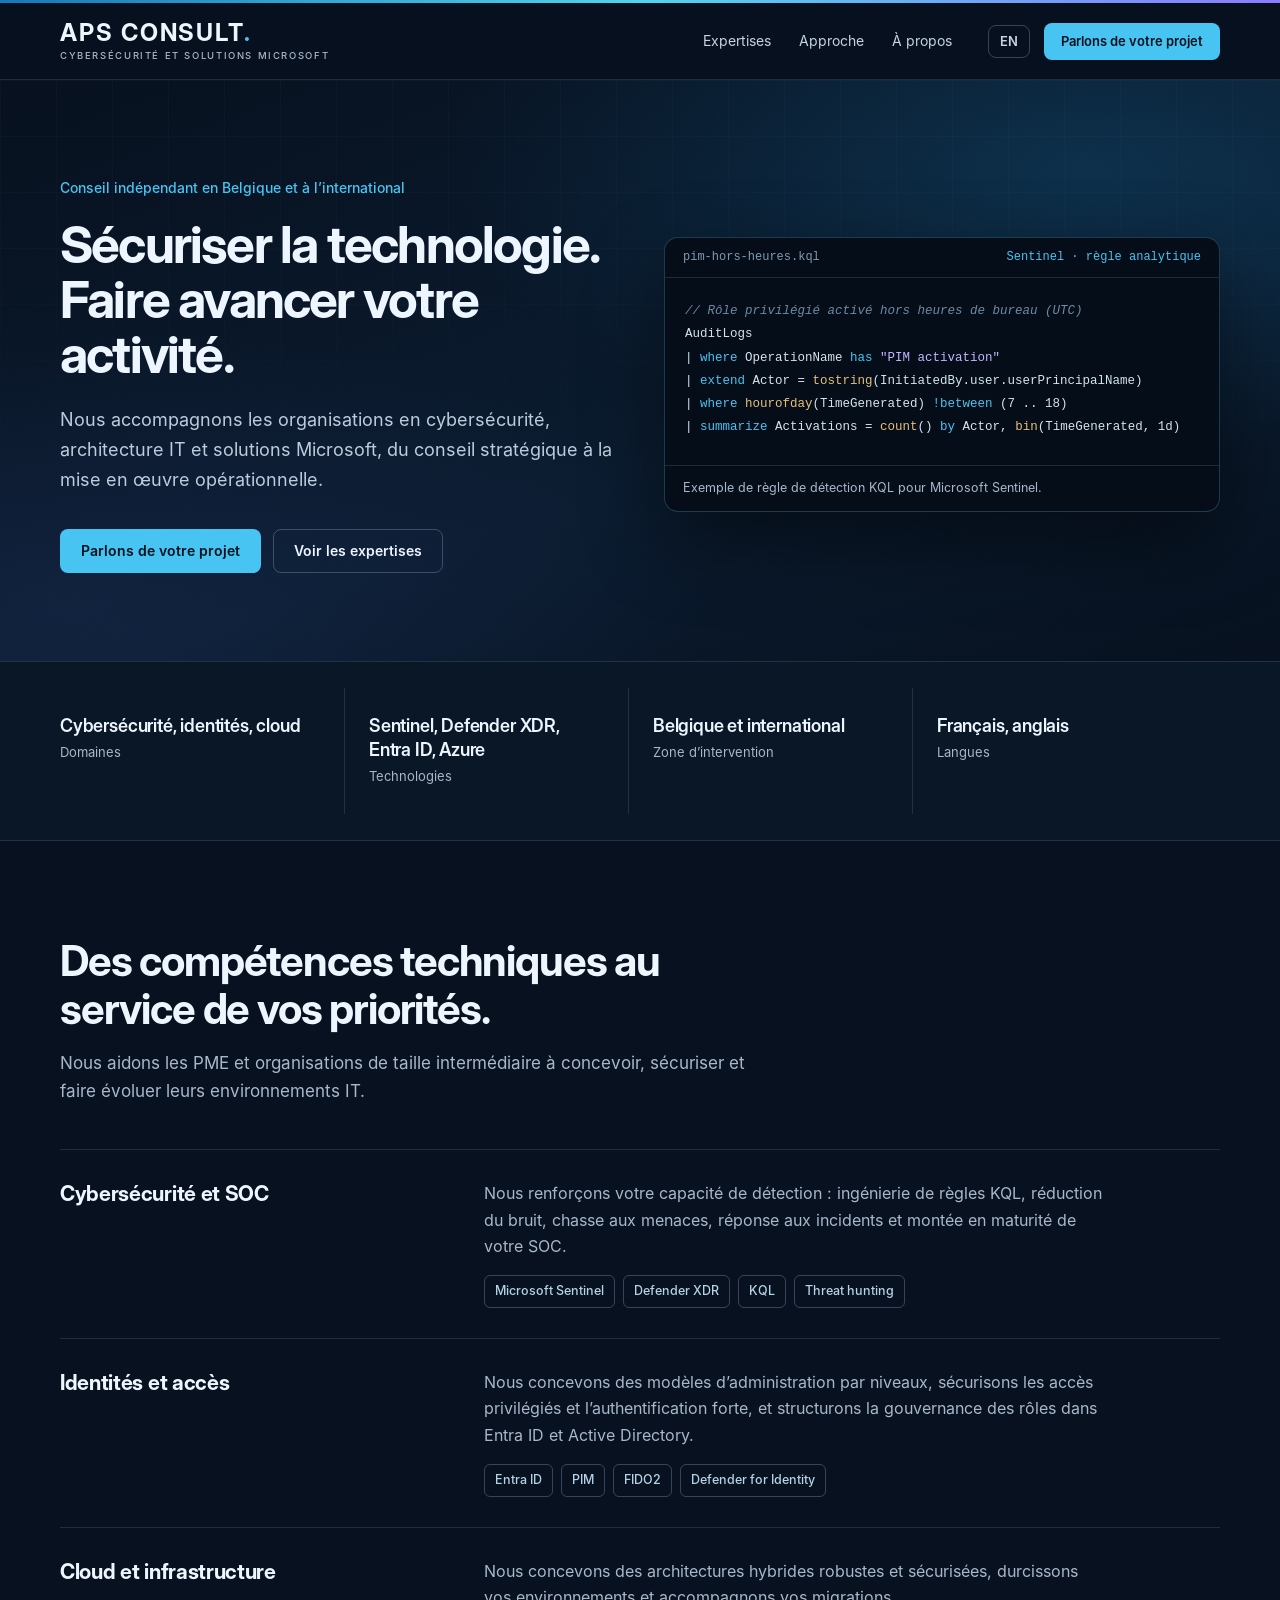
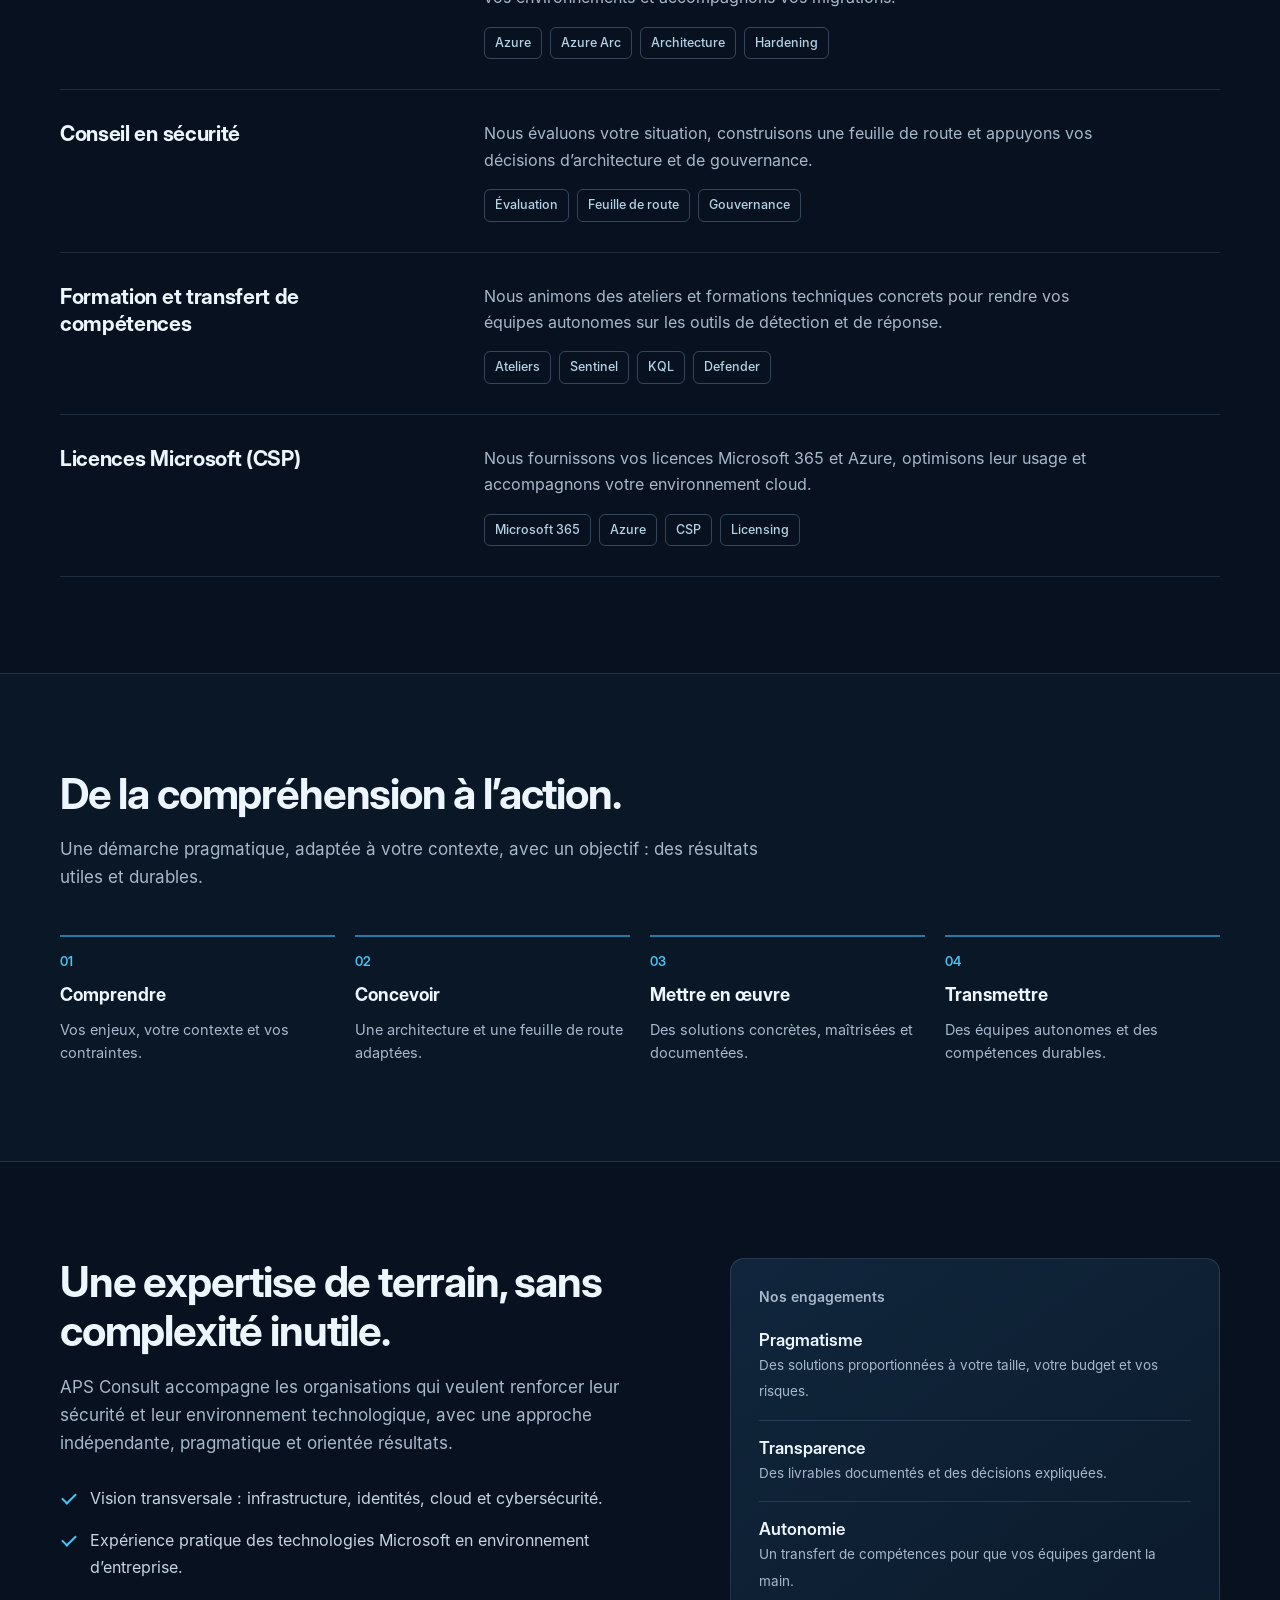
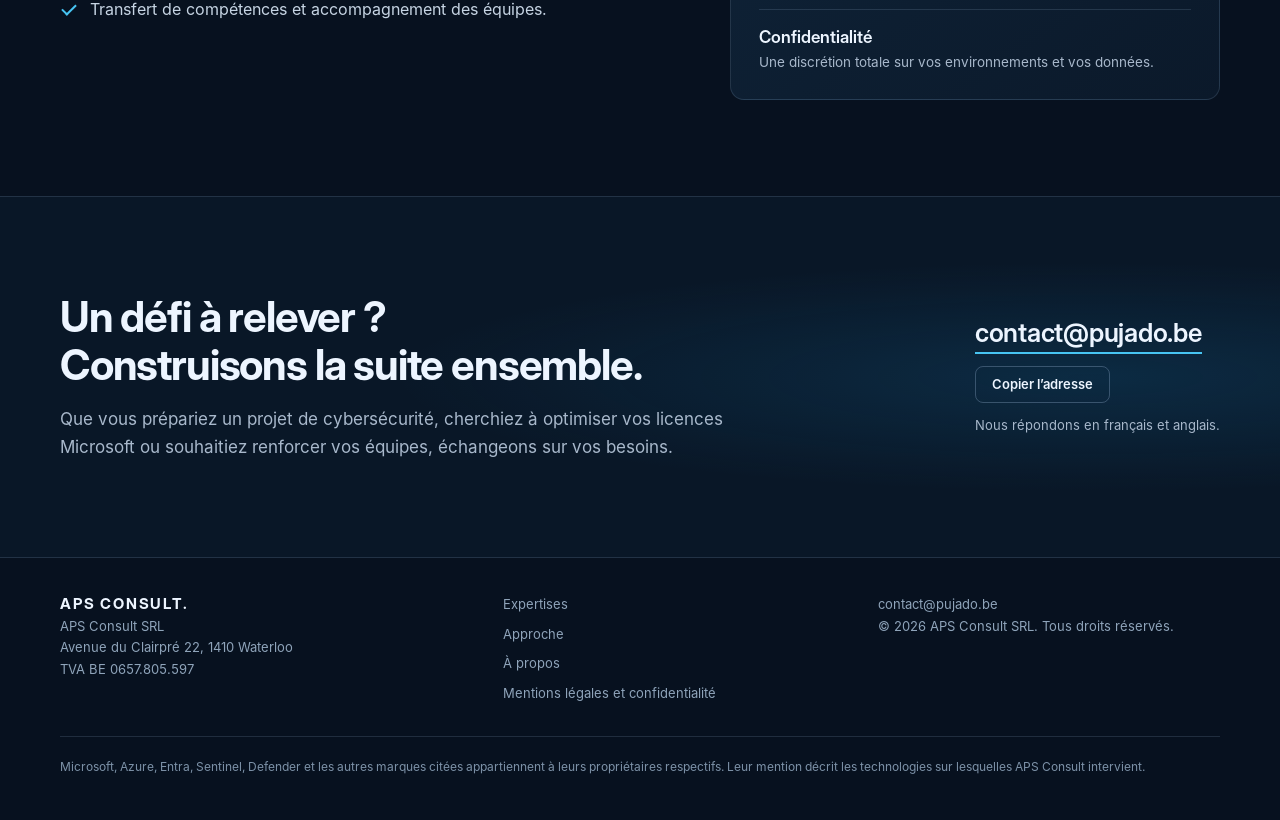
==== commit e5defa09: "Change language response to French and English only Updated language support information in contact " ====
--- a/index.html
+++ b/index.html
@@ -65,7 +65,7 @@
   </figure>
 </div></section>
 
-<div class="facts"><div class="wrap"><dl aria-label="Repères"><div><dt>Domaines</dt><dd>Cybersécurité, identités, cloud</dd></div><div><dt>Technologies</dt><dd>Sentinel, Defender XDR, Entra ID, Azure</dd></div><div><dt>Zone d’intervention</dt><dd>Belgique et international</dd></div><div><dt>Langues</dt><dd>Français, anglais, espagnol</dd></div></dl></div></div>
+<div class="facts"><div class="wrap"><dl aria-label="Repères"><div><dt>Domaines</dt><dd>Cybersécurité, identités, cloud</dd></div><div><dt>Technologies</dt><dd>Sentinel, Defender XDR, Entra ID, Azure</dd></div><div><dt>Zone d’intervention</dt><dd>Belgique et international</dd></div><div><dt>Langues</dt><dd>Français, anglais</dd></div></dl></div></div>
 
 <section id="services"><div class="wrap">
   <div class="section-head"><h2>Des compétences techniques au service de vos priorités.</h2><p>Nous aidons les PME et organisations de taille intermédiaire à concevoir, sécuriser et faire évoluer leurs environnements IT.</p></div>
@@ -98,7 +98,7 @@
   <div class="contact-actions">
     <a class="mail" href="mailto:contact@pujado.be?subject=Contact%20depuis%20pujado.be">contact@pujado.be</a>
     <button class="btn ghost small js-only" type="button" data-copy="contact@pujado.be" data-done="Adresse copiée">Copier l’adresse</button>
-    <small>Nous répondons en français, anglais ou espagnol.</small>
+    <small>Nous répondons en français et anglais.</small>
   </div>
 </div></section>
 </main>
--- a/assets/style.css
+++ b/assets/style.css
@@ -0,0 +1,197 @@
+/* PUJADO — shared stylesheet. Self-hosted fonts, no third-party requests. */
+@font-face{font-family:"Inter";src:url(/assets/fonts/Inter-Regular.woff2) format("woff2");font-weight:400;font-style:normal;font-display:swap}
+@font-face{font-family:"Inter";src:url(/assets/fonts/Inter-Medium.woff2) format("woff2");font-weight:500;font-style:normal;font-display:swap}
+@font-face{font-family:"Inter";src:url(/assets/fonts/Inter-SemiBold.woff2) format("woff2");font-weight:600;font-style:normal;font-display:swap}
+@font-face{font-family:"Inter Display";src:url(/assets/fonts/InterDisplay-SemiBold.woff2) format("woff2");font-weight:600;font-style:normal;font-display:swap}
+@font-face{font-family:"Inter Display";src:url(/assets/fonts/InterDisplay-Bold.woff2) format("woff2");font-weight:700;font-style:normal;font-display:swap}
+
+:root{
+  --bg:#07111f;--bg-2:#091727;--panel:#0d1b2d;--code:#050d18;
+  --text:#edf5ff;--muted:#a8b8cb;--soft:#c6d4e3;
+  --blue:#47c4f2;--violet:#8c7bff;--line:rgba(164,190,220,.16);--line-strong:rgba(164,190,220,.3);
+  --max:1160px;
+  --font:"Inter",system-ui,-apple-system,"Segoe UI",Roboto,"Helvetica Neue",Arial,sans-serif;
+  --display:"Inter Display","Inter",system-ui,-apple-system,"Segoe UI",Roboto,Arial,sans-serif;
+  --mono:ui-monospace,"SF Mono","Cascadia Code",Consolas,"Liberation Mono",Menlo,monospace;
+}
+*{box-sizing:border-box}
+html{-webkit-text-size-adjust:100%;scroll-padding-top:92px}
+@media (prefers-reduced-motion:no-preference){html{scroll-behavior:smooth}}
+body{margin:0;background:var(--bg);color:var(--text);font:400 16px/1.65 var(--font);-webkit-font-smoothing:antialiased;text-rendering:optimizeLegibility}
+img,svg{max-width:100%}
+a{color:inherit;text-decoration:none}
+p{margin:0}
+.wrap{width:min(var(--max),calc(100% - 48px));margin-inline:auto}
+:focus-visible{outline:2px solid var(--blue);outline-offset:3px;border-radius:4px}
+.skip{position:absolute;left:16px;top:-60px;background:var(--blue);color:#04111d;font-weight:600;padding:10px 16px;border-radius:8px;z-index:100}
+.skip:focus{top:12px}
+
+/* Buttons */
+.btn{display:inline-flex;align-items:center;justify-content:center;gap:8px;font:600 14px/1 var(--font);padding:14px 20px;border-radius:8px;border:1px solid transparent;cursor:pointer;transition:background-color .2s,border-color .2s,color .2s}
+.btn.primary{background:var(--blue);color:#04111d}
+.btn.primary:hover{background:#7ad8f7}
+.btn.ghost{border-color:var(--line-strong);color:var(--text);background:transparent}
+.btn.ghost:hover{border-color:var(--blue);color:var(--blue)}
+.btn.small{padding:11px 16px;font-size:13px}
+
+/* Header */
+.topline{height:3px;background:linear-gradient(90deg,#1679b9,#51d4ed,var(--violet))}
+.site-header{position:sticky;top:0;z-index:50;background:rgba(7,17,31,.92);-webkit-backdrop-filter:blur(14px);backdrop-filter:blur(14px);border-bottom:1px solid var(--line)}
+.nav{min-height:76px;display:flex;align-items:center;justify-content:space-between;gap:24px}
+.brand{display:flex;flex-direction:column;line-height:1}
+.brand b{font:700 24px/1 var(--display);letter-spacing:.08em}
+.brand b i{font-style:normal;color:var(--blue)}
+.brand small{margin-top:6px;font:500 9.5px/1 var(--font);letter-spacing:.17em;text-transform:uppercase;color:var(--muted);white-space:nowrap}
+.nav-panel{display:flex;align-items:center;gap:36px}
+.nav-panel nav{display:flex;gap:28px;font-size:14px;color:var(--soft)}
+.nav-panel nav a{padding:6px 0;border-bottom:1px solid transparent}
+.nav-panel nav a:hover{color:var(--blue);border-bottom-color:var(--blue)}
+.nav-actions{display:flex;align-items:center;gap:14px}
+.lang{font:600 13px/1 var(--font);padding:9px 11px;border:1px solid var(--line-strong);border-radius:8px;color:var(--soft)}
+.lang:hover{border-color:var(--blue);color:var(--blue)}
+.menu-toggle{display:none;font:600 13px/1 var(--font);color:var(--text);background:transparent;border:1px solid var(--line-strong);border-radius:8px;padding:10px 14px;cursor:pointer}
+
+/* Hero */
+.hero{position:relative;overflow:hidden;padding:96px 0 88px;background:radial-gradient(ellipse at 85% 15%,rgba(25,128,185,.22),transparent 42%),radial-gradient(ellipse at 5% 90%,rgba(67,91,180,.12),transparent 38%),linear-gradient(160deg,#07111f,#0b1c30 60%,#07111f)}
+.hero::after{content:"";position:absolute;inset:0;background-image:linear-gradient(rgba(117,173,218,.04) 1px,transparent 1px),linear-gradient(90deg,rgba(117,173,218,.04) 1px,transparent 1px);background-size:56px 56px;-webkit-mask-image:linear-gradient(to bottom,#000,transparent 85%);mask-image:linear-gradient(to bottom,#000,transparent 85%);pointer-events:none}
+.hero-grid{position:relative;z-index:1;display:grid;grid-template-columns:minmax(0,1fr) minmax(0,1fr);gap:48px;align-items:center}
+.kicker{font-size:14px;font-weight:500;color:var(--blue);margin-bottom:18px}
+h1,h2,h3{font-family:var(--display);font-weight:700;margin:0}
+.hero h1{text-wrap:balance;font-size:clamp(34px,4vw,54px);line-height:1.07;letter-spacing:-.035em;max-width:16em}
+.lead{font-size:18px;line-height:1.65;color:#bdccdc;max-width:34em;margin-top:24px}
+.actions{display:flex;flex-wrap:wrap;gap:12px;margin-top:34px}
+
+/* Code panel (hero signature element) */
+.code-panel{margin:0;border:1px solid rgba(87,180,222,.28);border-radius:14px;background:var(--code);box-shadow:0 30px 80px rgba(0,0,0,.45);overflow:hidden}
+.code-bar{display:flex;justify-content:space-between;gap:12px;padding:12px 18px;border-bottom:1px solid var(--line);font:500 12px/1.3 var(--mono);color:#7f9ab3}
+.code-bar span:last-child{color:var(--blue)}
+.code-panel pre{margin:0;padding:22px 20px 26px;overflow-x:auto;font:400 12.5px/1.85 var(--mono);color:#d5e3f1;tab-size:2}
+.code-panel code{font:inherit}
+.ln{display:block;white-space:pre}
+.c{color:#6f8aa3;font-style:italic}.k{color:var(--blue)}.s{color:#c3b6ff}.f{color:#e6c07b}
+.code-panel figcaption{padding:12px 18px;border-top:1px solid var(--line);font-size:12.5px;color:var(--muted)}
+@media (prefers-reduced-motion:no-preference){
+  .ln{animation:ln-in .5s ease both}
+  .ln:nth-child(1){animation-delay:.15s}.ln:nth-child(2){animation-delay:.3s}.ln:nth-child(3){animation-delay:.45s}
+  .ln:nth-child(4){animation-delay:.6s}.ln:nth-child(5){animation-delay:.75s}.ln:nth-child(6){animation-delay:.9s}
+  @keyframes ln-in{from{opacity:0;transform:translateX(-6px)}to{opacity:1;transform:none}}
+}
+
+/* Facts strip */
+.facts{background:var(--bg-2);border-block:1px solid var(--line)}
+.facts dl{display:grid;grid-template-columns:repeat(4,1fr);margin:0}
+.facts div{display:flex;flex-direction:column-reverse;justify-content:flex-end;gap:4px;padding:26px 24px;border-left:1px solid var(--line)}
+.facts div:first-child{border-left:0;padding-left:0}
+.facts dt{font-size:13px;color:var(--muted)}
+.facts dd{margin:0;font:600 18px/1.35 var(--display);letter-spacing:-.01em}
+
+/* Sections */
+section{padding:96px 0}
+.section-head{max-width:720px;margin-bottom:44px}
+.section-head h2,.about h2,.contact h2{font-size:clamp(28px,3.6vw,42px);line-height:1.15;letter-spacing:-.028em}
+.section-head p{color:var(--muted);margin-top:16px;font-size:17px}
+.alt{background:var(--bg-2);border-block:1px solid var(--line)}
+
+/* Services — ruled list rather than a card grid */
+.services{border-top:1px solid var(--line)}
+.service{display:grid;grid-template-columns:minmax(220px,1fr) 2fr;gap:14px 56px;padding:30px 0;border-bottom:1px solid var(--line)}
+.service h3{font-size:21px;line-height:1.3;letter-spacing:-.015em}
+.service p{color:var(--muted);max-width:62ch}
+.tags{list-style:none;display:flex;flex-wrap:wrap;gap:8px;margin:16px 0 0;padding:0}
+.tags li{font-size:12.5px;font-weight:500;color:#b5d3e6;border:1px solid var(--line-strong);padding:5px 10px;border-radius:6px}
+
+/* Approach */
+.steps{list-style:none;display:grid;grid-template-columns:repeat(4,1fr);gap:20px;margin:0;padding:0;counter-reset:s}
+.step{border-top:2px solid #287ba5;padding-top:18px;counter-increment:s}
+.step::before{content:counter(s,decimal-leading-zero);display:block;font:600 13px/1 var(--display);color:var(--blue);margin-bottom:12px}
+.step h3{font-size:18px;margin-bottom:8px}
+.step p{font-size:14.5px;color:var(--muted)}
+
+/* About */
+.about-grid{display:grid;grid-template-columns:1.1fr .9fr;gap:72px;align-items:start}
+.about p.intro{color:var(--muted);font-size:17px;margin-top:18px;max-width:34em}
+.checks{list-style:none;margin:28px 0 0;padding:0;display:grid;gap:16px}
+.checks li{position:relative;padding-left:30px;color:var(--soft)}
+.checks li::before{content:"";position:absolute;left:2px;top:.5em;width:12px;height:6px;border-left:2px solid var(--blue);border-bottom:2px solid var(--blue);transform:rotate(-45deg)}
+.pillars{border:1px solid var(--line);border-radius:14px;background:linear-gradient(145deg,#10263c,#0b192a);padding:8px 28px}
+.pillars h3{font:600 14px/1.4 var(--font);color:var(--muted);padding:20px 0 6px}
+.pillars ul{list-style:none;margin:0;padding:0}
+.pillars li{padding:16px 0;border-top:1px solid var(--line)}
+.pillars li:first-child{border-top:0}
+.pillars strong{display:block;font:600 17px/1.3 var(--display)}
+.pillars span{font-size:13.5px;color:var(--muted)}
+.pillars .note{font-size:13px;color:var(--muted);border-top:1px solid var(--line);padding:18px 0 20px}
+
+/* Contact */
+.contact{background:radial-gradient(ellipse at 85% 50%,rgba(23,121,177,.2),transparent 45%),var(--bg-2);border-block:1px solid var(--line)}
+.contact-box{display:flex;align-items:center;justify-content:space-between;gap:48px}
+.contact p{color:var(--muted);max-width:40em;margin-top:16px;font-size:17px}
+.contact-actions{display:flex;flex-direction:column;align-items:flex-start;gap:12px;flex:0 0 auto}
+.mail{font:600 clamp(20px,2.4vw,26px)/1.2 var(--display);letter-spacing:-.01em;border-bottom:2px solid var(--blue);padding-bottom:4px}
+.mail:hover{color:var(--blue)}
+.contact-actions small{color:var(--muted);font-size:13px}
+.js-only{display:none}.js .js-only{display:inline-flex}
+
+/* Footer */
+footer{padding:36px 0 44px;color:#8fa4ba;font-size:13px}
+.foot{display:grid;grid-template-columns:1.2fr 1fr 1fr;gap:32px}
+.foot strong{color:var(--text);font:700 15px/1 var(--display);letter-spacing:.12em}
+.foot a:hover{color:var(--blue)}
+.foot ul{list-style:none;margin:0;padding:0;display:grid;gap:8px}
+.fineprint{grid-column:1/-1;border-top:1px solid var(--line);padding-top:20px;font-size:12px;line-height:1.6;color:#7d92a8}
+
+/* Legal / prose pages */
+.page-head{padding:72px 0 8px}
+.page-head h1{font-size:clamp(32px,4.4vw,48px);line-height:1.1;letter-spacing:-.03em}
+.page-head p{color:var(--muted);margin-top:14px}
+.prose{padding:24px 0 96px;max-width:760px}
+.prose h2{font-size:22px;letter-spacing:-.015em;margin:44px 0 12px}
+.prose p,.prose li{color:var(--soft)}
+.prose p+p{margin-top:12px}
+.prose ul{padding-left:20px;margin:12px 0}
+.prose a{color:var(--blue);border-bottom:1px solid rgba(71,196,242,.4)}
+.prose dl{display:grid;grid-template-columns:minmax(150px,220px) 1fr;gap:10px 24px;margin:14px 0}
+.prose dt{color:var(--muted)}.prose dd{margin:0;color:var(--text)}
+mark.todo{background:#f5c542;color:#1a1300;padding:1px 6px;border-radius:4px;font-weight:600}
+.center{min-height:62vh;display:grid;place-content:center;text-align:center;gap:20px;padding:80px 0}
+.center h1{font-size:clamp(34px,5vw,56px);letter-spacing:-.03em}
+.center .actions{justify-content:center;margin-top:8px}
+
+/* Responsive */
+@media (max-width:980px){
+  .hero{padding:68px 0 64px}
+  .hero-grid,.about-grid{grid-template-columns:1fr;gap:44px}
+  .facts dl{grid-template-columns:1fr 1fr}
+  .facts div:nth-child(3){border-left:0;padding-left:0}
+  .facts div:nth-child(n+3){border-top:1px solid var(--line)}
+  .service{grid-template-columns:1fr;gap:10px}
+  .steps{grid-template-columns:1fr 1fr;gap:28px 20px}
+  .contact-box{flex-direction:column;align-items:flex-start}
+  .foot{grid-template-columns:1fr 1fr}
+  .foot>div:first-child{grid-column:1/-1}
+}
+@media (max-width:900px){
+  .js .menu-toggle{display:inline-flex}
+  .js .nav-panel{display:none;position:absolute;left:0;right:0;top:100%;flex-direction:column;align-items:stretch;gap:20px;padding:20px 24px 26px;background:#07111f;border-bottom:1px solid var(--line)}
+  .js .site-header.open .nav-panel{display:flex}
+  .nav-panel{gap:22px;flex-wrap:wrap}
+  .nav-panel nav{flex-direction:column;gap:6px;font-size:16px}
+  .nav-panel nav a{padding:10px 0;border-bottom:1px solid var(--line)}
+  .nav-actions{justify-content:space-between}
+  .nav{position:relative;flex-wrap:wrap}
+}
+@media (max-width:560px){
+  .wrap{width:min(var(--max),calc(100% - 32px))}
+  section{padding:68px 0}
+  .brand b{font-size:22px}
+  .brand small{font-size:8px;letter-spacing:.13em}
+  .lead{font-size:16.5px}
+  .actions .btn{flex:1 1 100%}
+  .steps,.facts dl{grid-template-columns:1fr}
+  .facts div{border-left:0;padding-left:0}
+  .facts div+div{border-top:1px solid var(--line)}
+  .code-panel pre{font-size:12px}
+  .foot{grid-template-columns:1fr}
+  .prose dl{grid-template-columns:1fr;gap:2px}
+  .prose dd{margin-bottom:12px}
+}
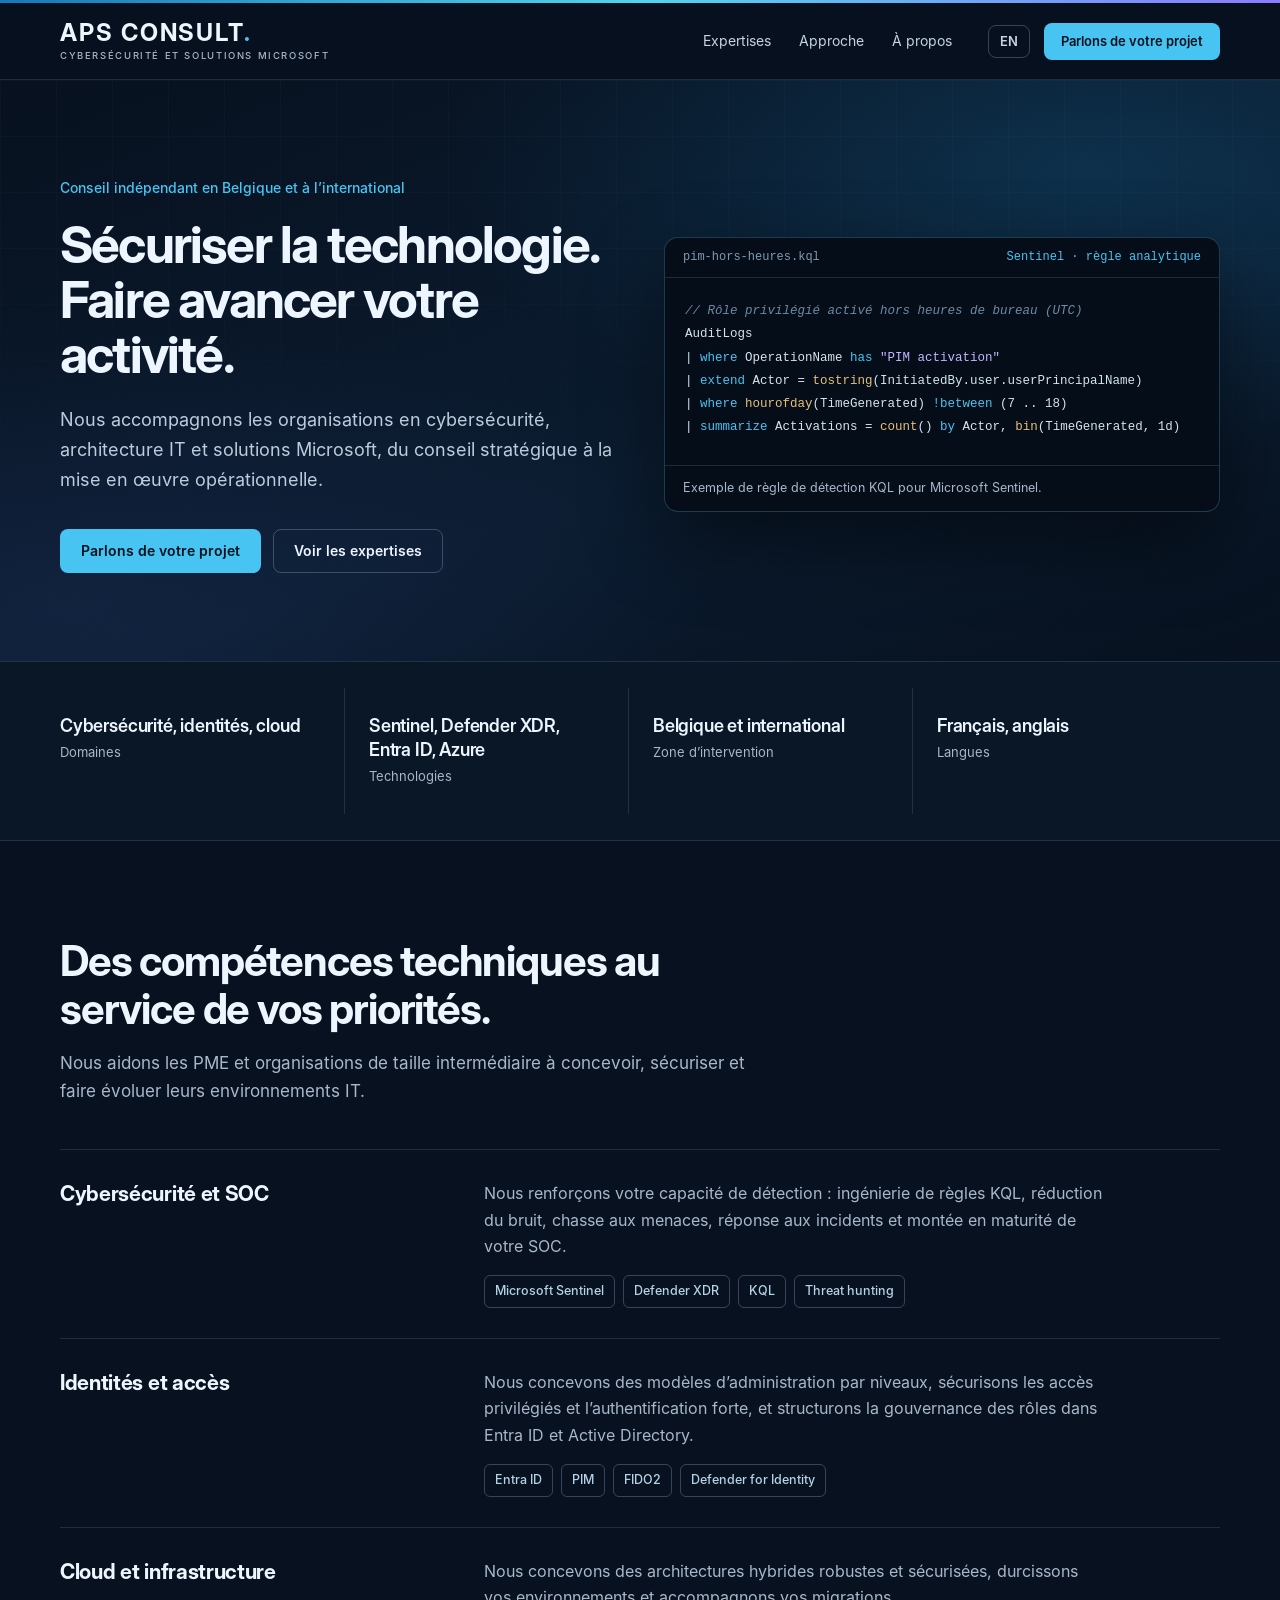
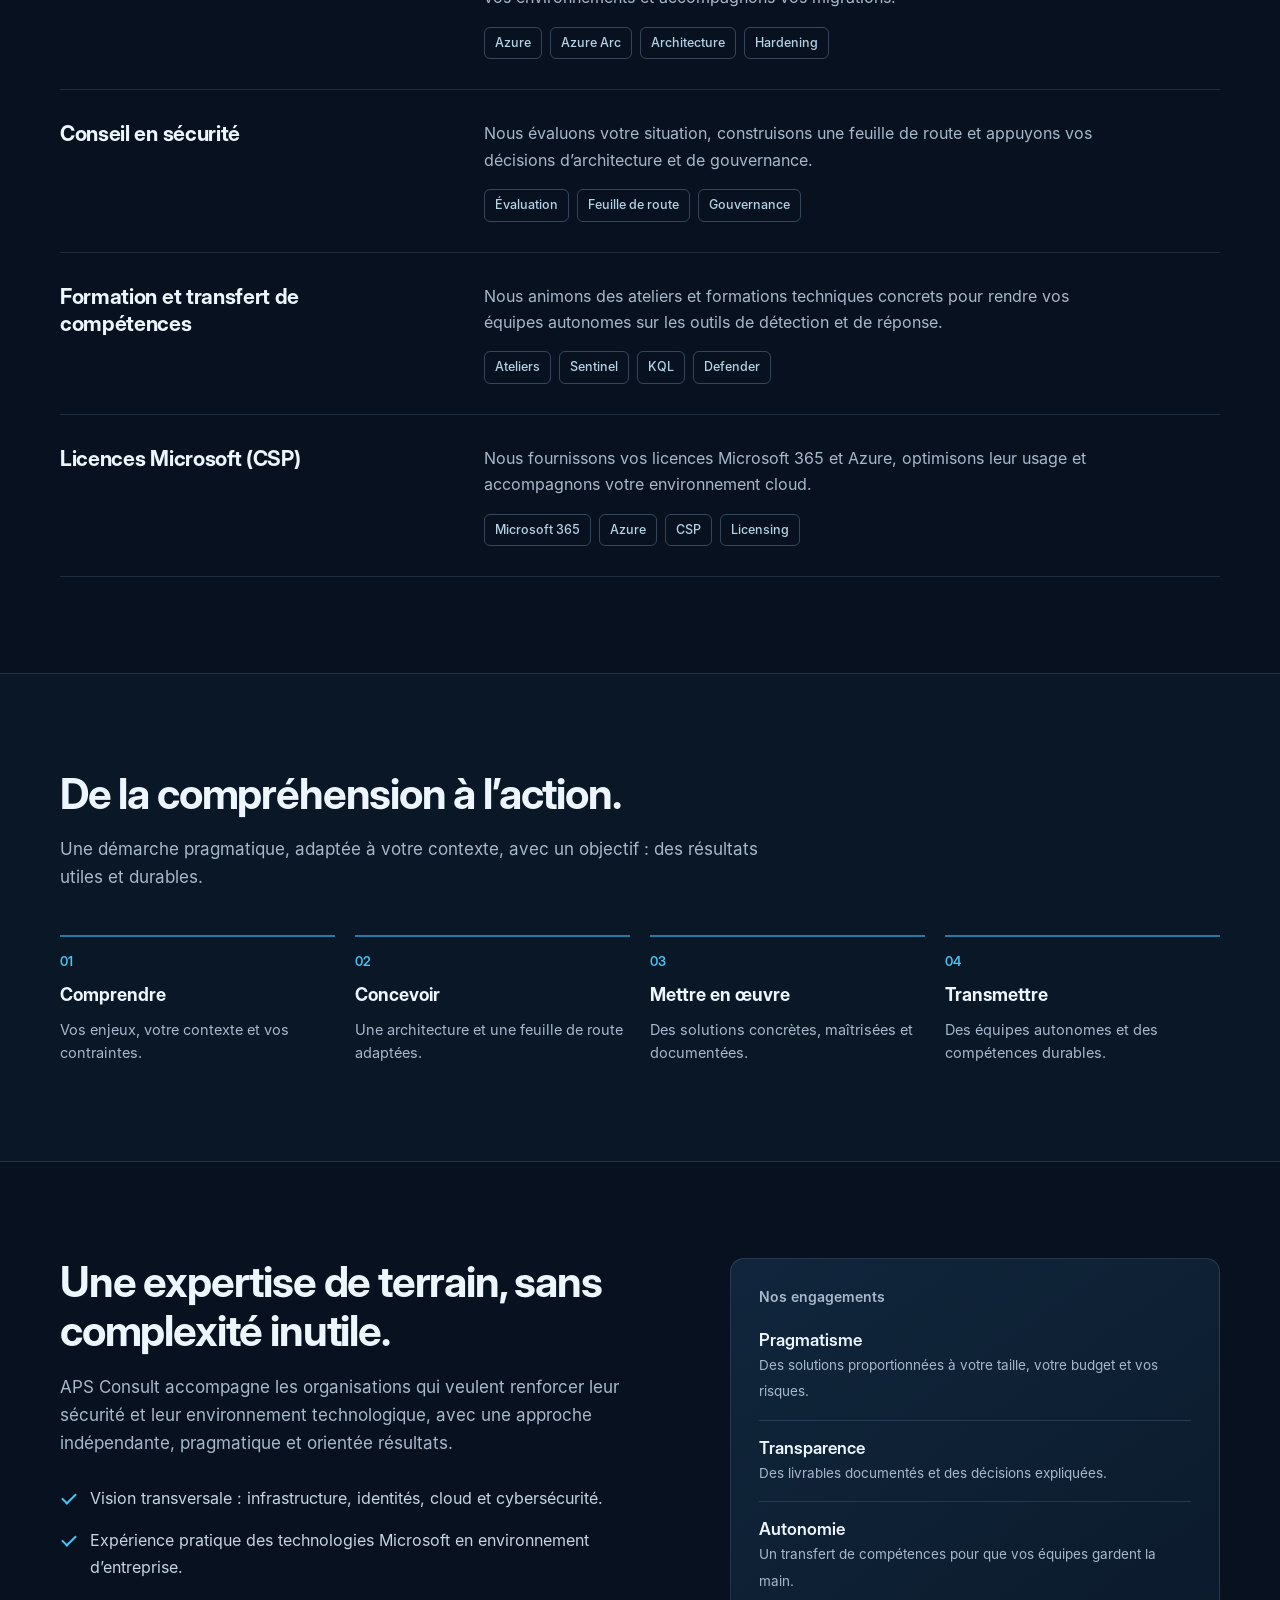
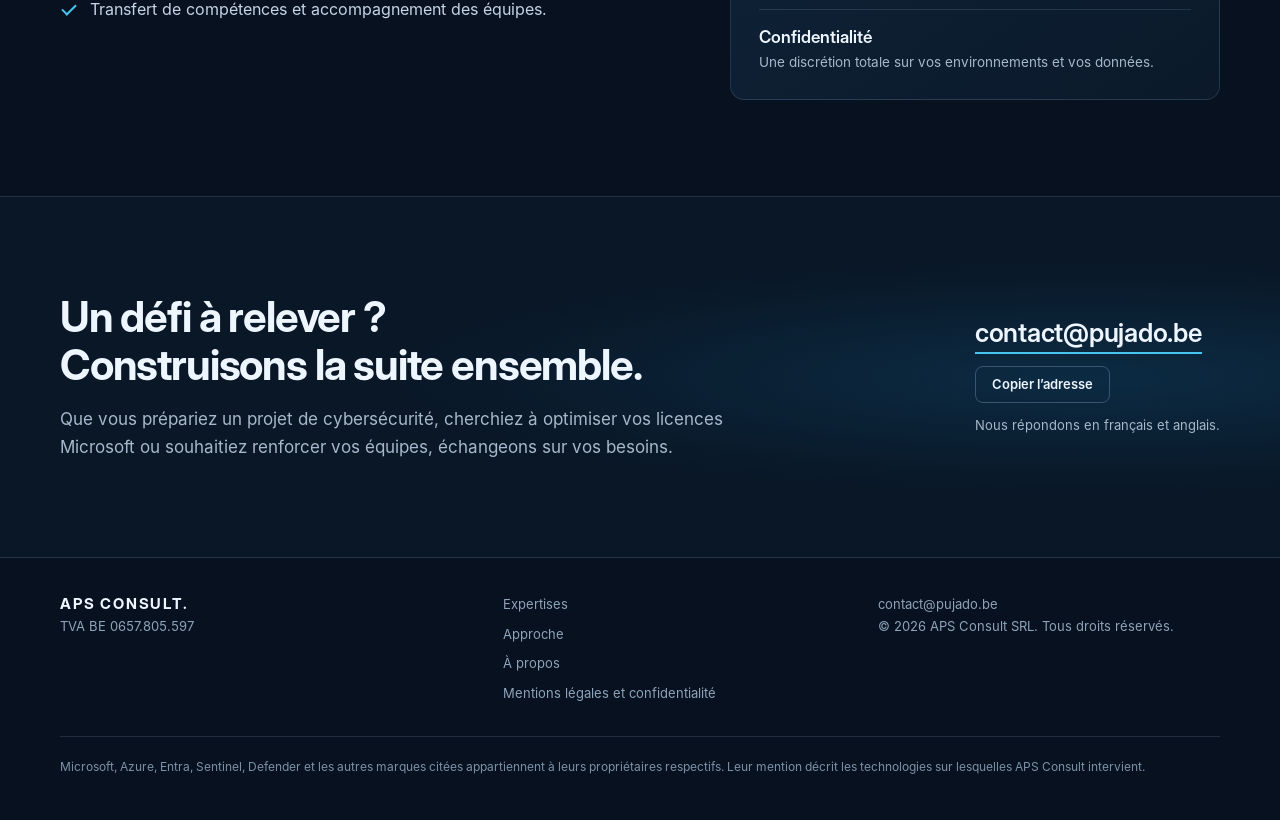
==== commit 2a003ba4: "Update footer to remove address details Removed the address from the footer while retaining the comp" ====
--- a/index.html
+++ b/index.html
@@ -103,7 +103,7 @@
 </div></section>
 </main>
 <footer><div class="wrap foot">
-  <div><strong>APS CONSULT.</strong><br>APS Consult SRL<br>Avenue du Clairpré 22, 1410 Waterloo<br>TVA BE 0657.805.597</div>
+  <div><strong>APS CONSULT.</strong><br>TVA BE 0657.805.597</div>
   <div><ul><li><a href="/#services">Expertises</a></li><li><a href="/#approach">Approche</a></li><li><a href="/#about">À propos</a></li><li><a href="/mentions-legales.html">Mentions légales et confidentialité</a></li></ul></div>
   <div><a href="mailto:contact@pujado.be">contact@pujado.be</a><br>© 2026 APS Consult SRL. Tous droits réservés.</div>
   <p class="fineprint">Microsoft, Azure, Entra, Sentinel, Defender et les autres marques citées appartiennent à leurs propriétaires respectifs. Leur mention décrit les technologies sur lesquelles APS Consult intervient.</p>
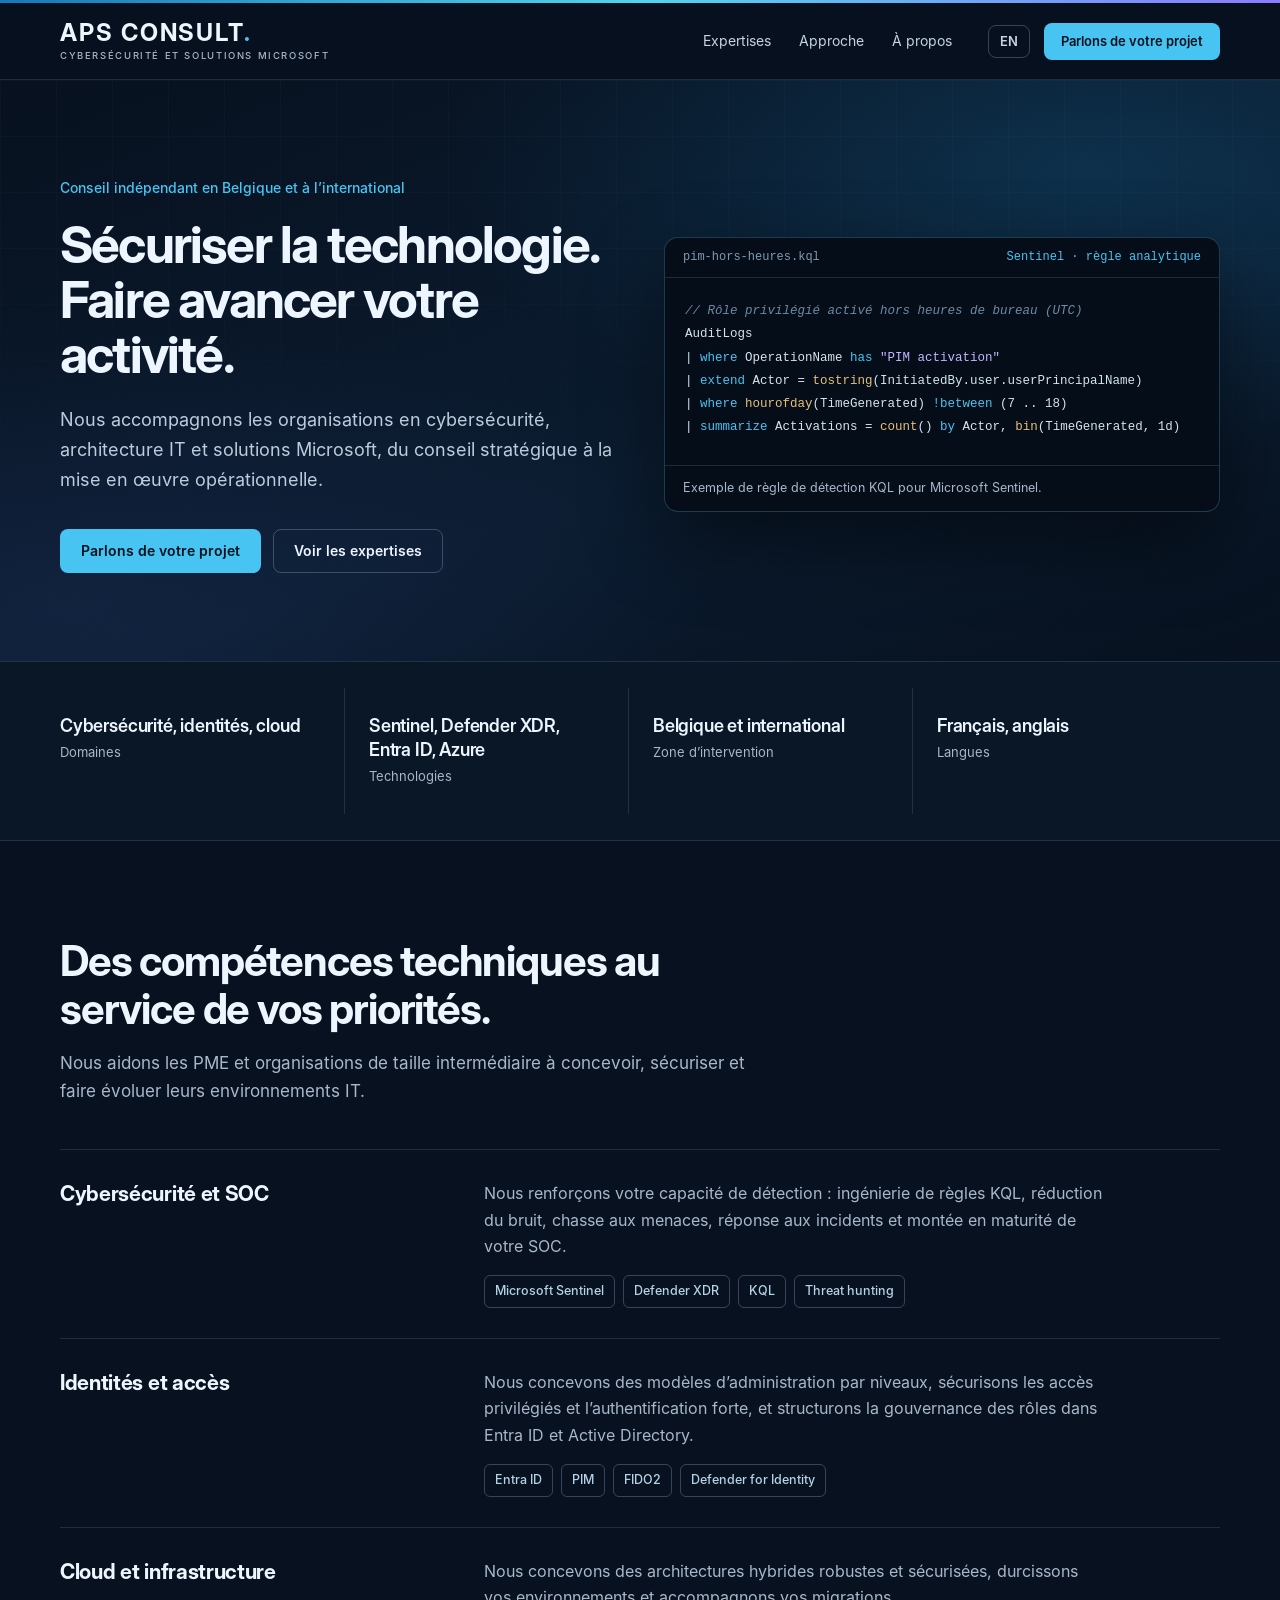
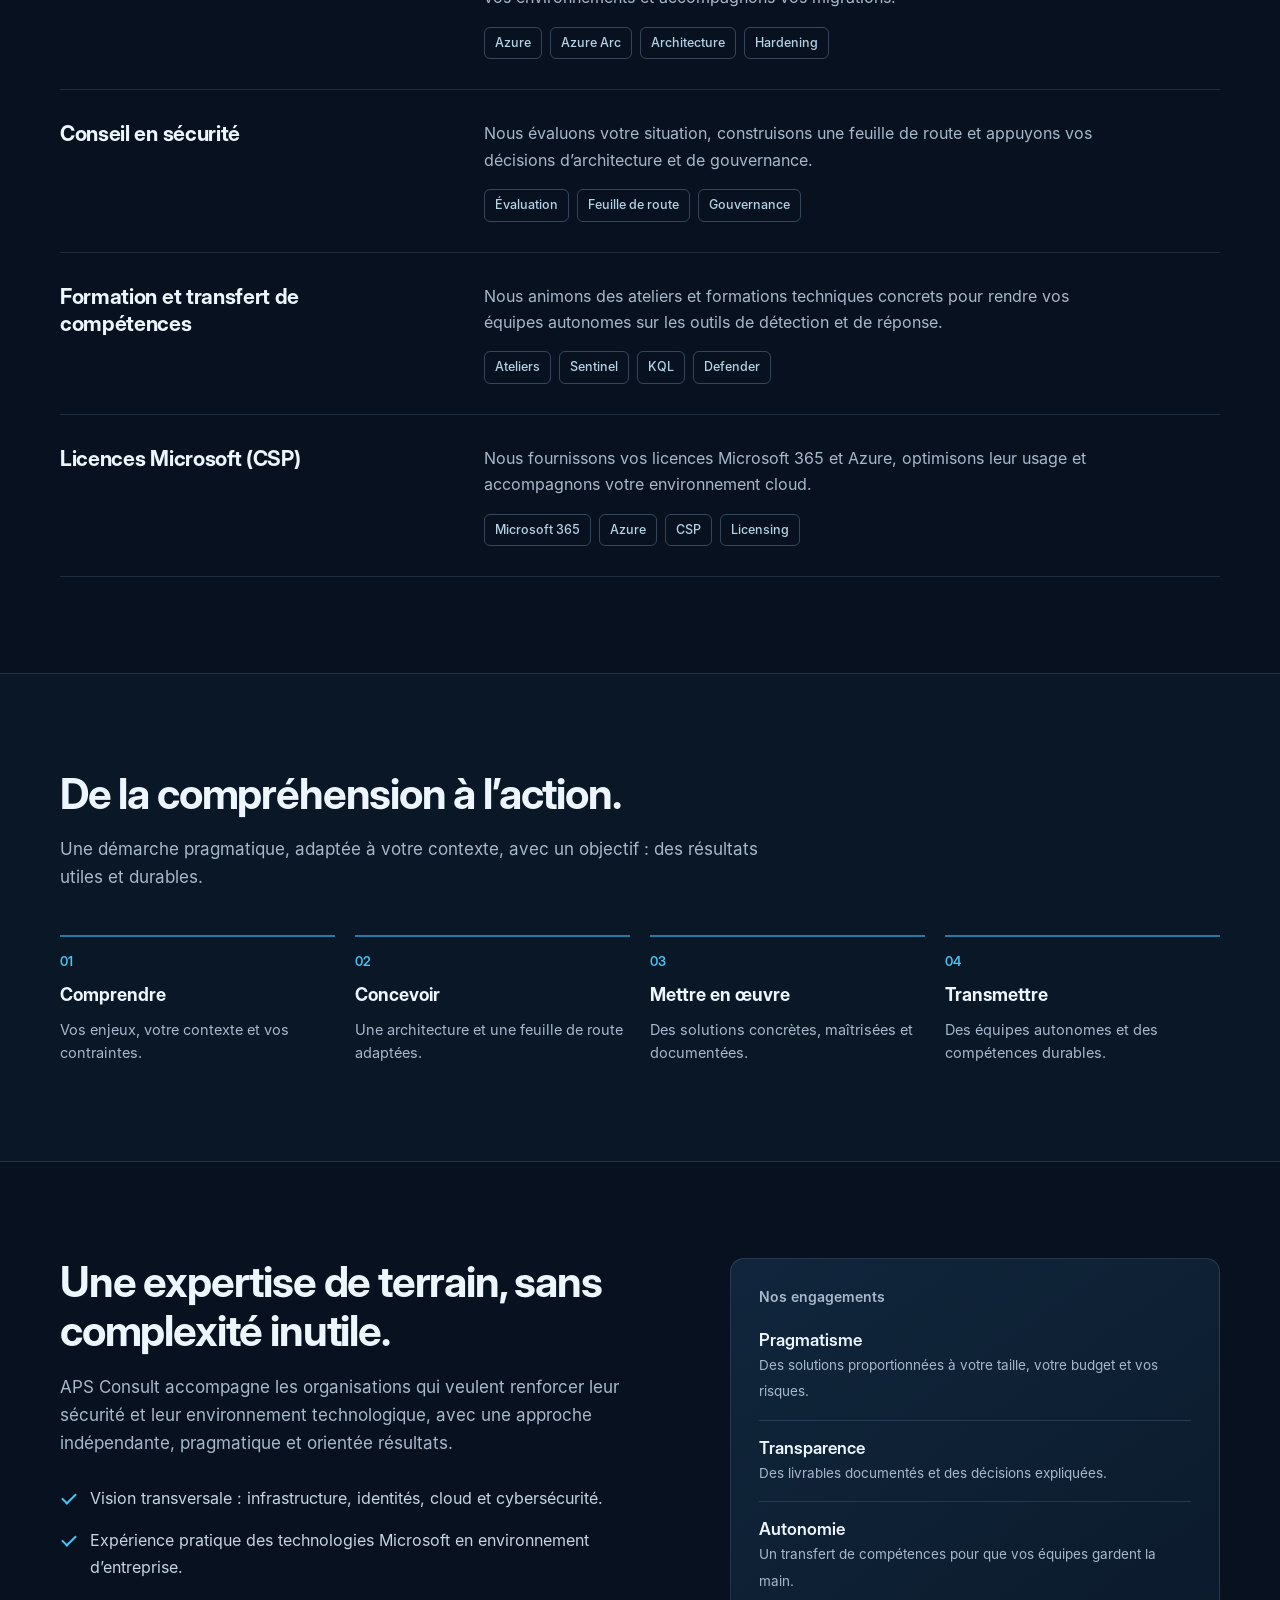
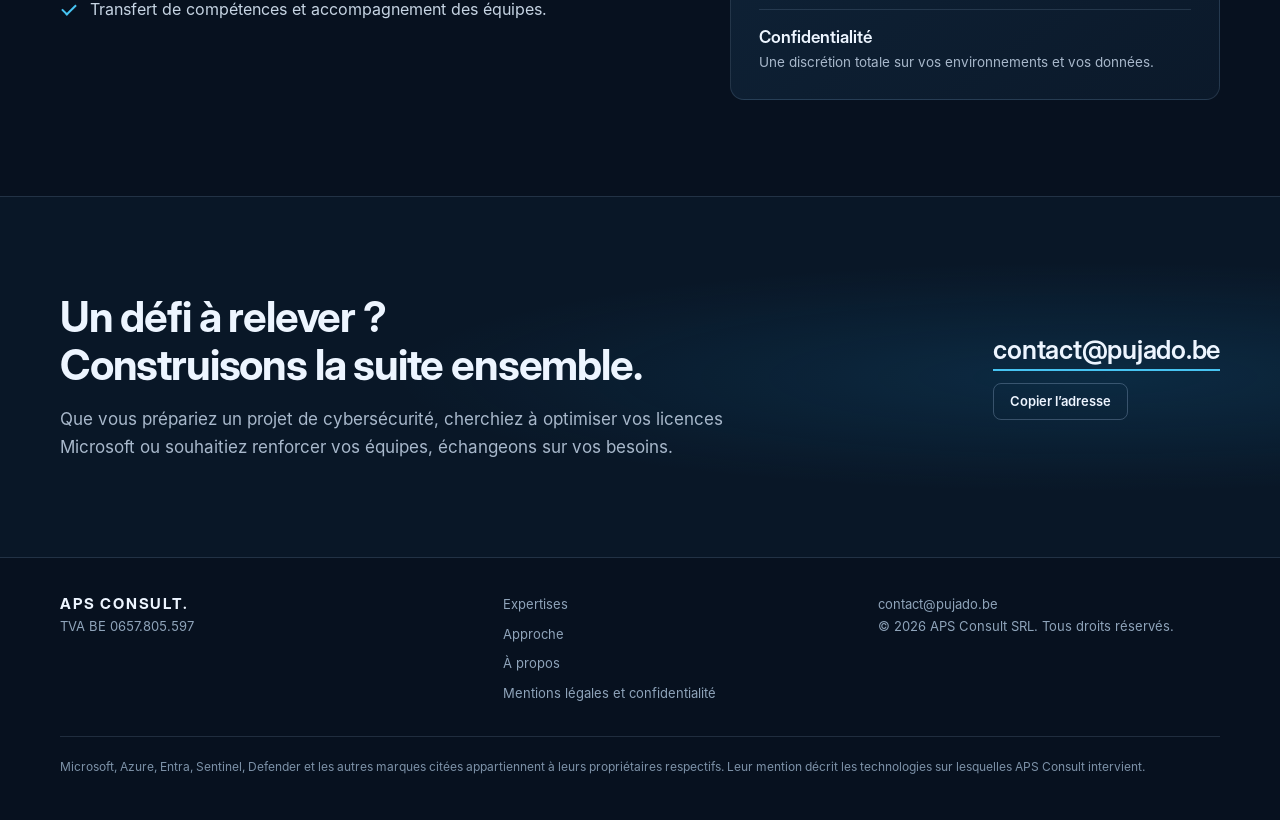
==== commit 8320d7de: "Remove language response note from contact section Removed the note about responding in French and E" ====
--- a/index.html
+++ b/index.html
@@ -98,7 +98,6 @@
   <div class="contact-actions">
     <a class="mail" href="mailto:contact@pujado.be?subject=Contact%20depuis%20pujado.be">contact@pujado.be</a>
     <button class="btn ghost small js-only" type="button" data-copy="contact@pujado.be" data-done="Adresse copiée">Copier l’adresse</button>
-    <small>Nous répondons en français et anglais.</small>
   </div>
 </div></section>
 </main>
